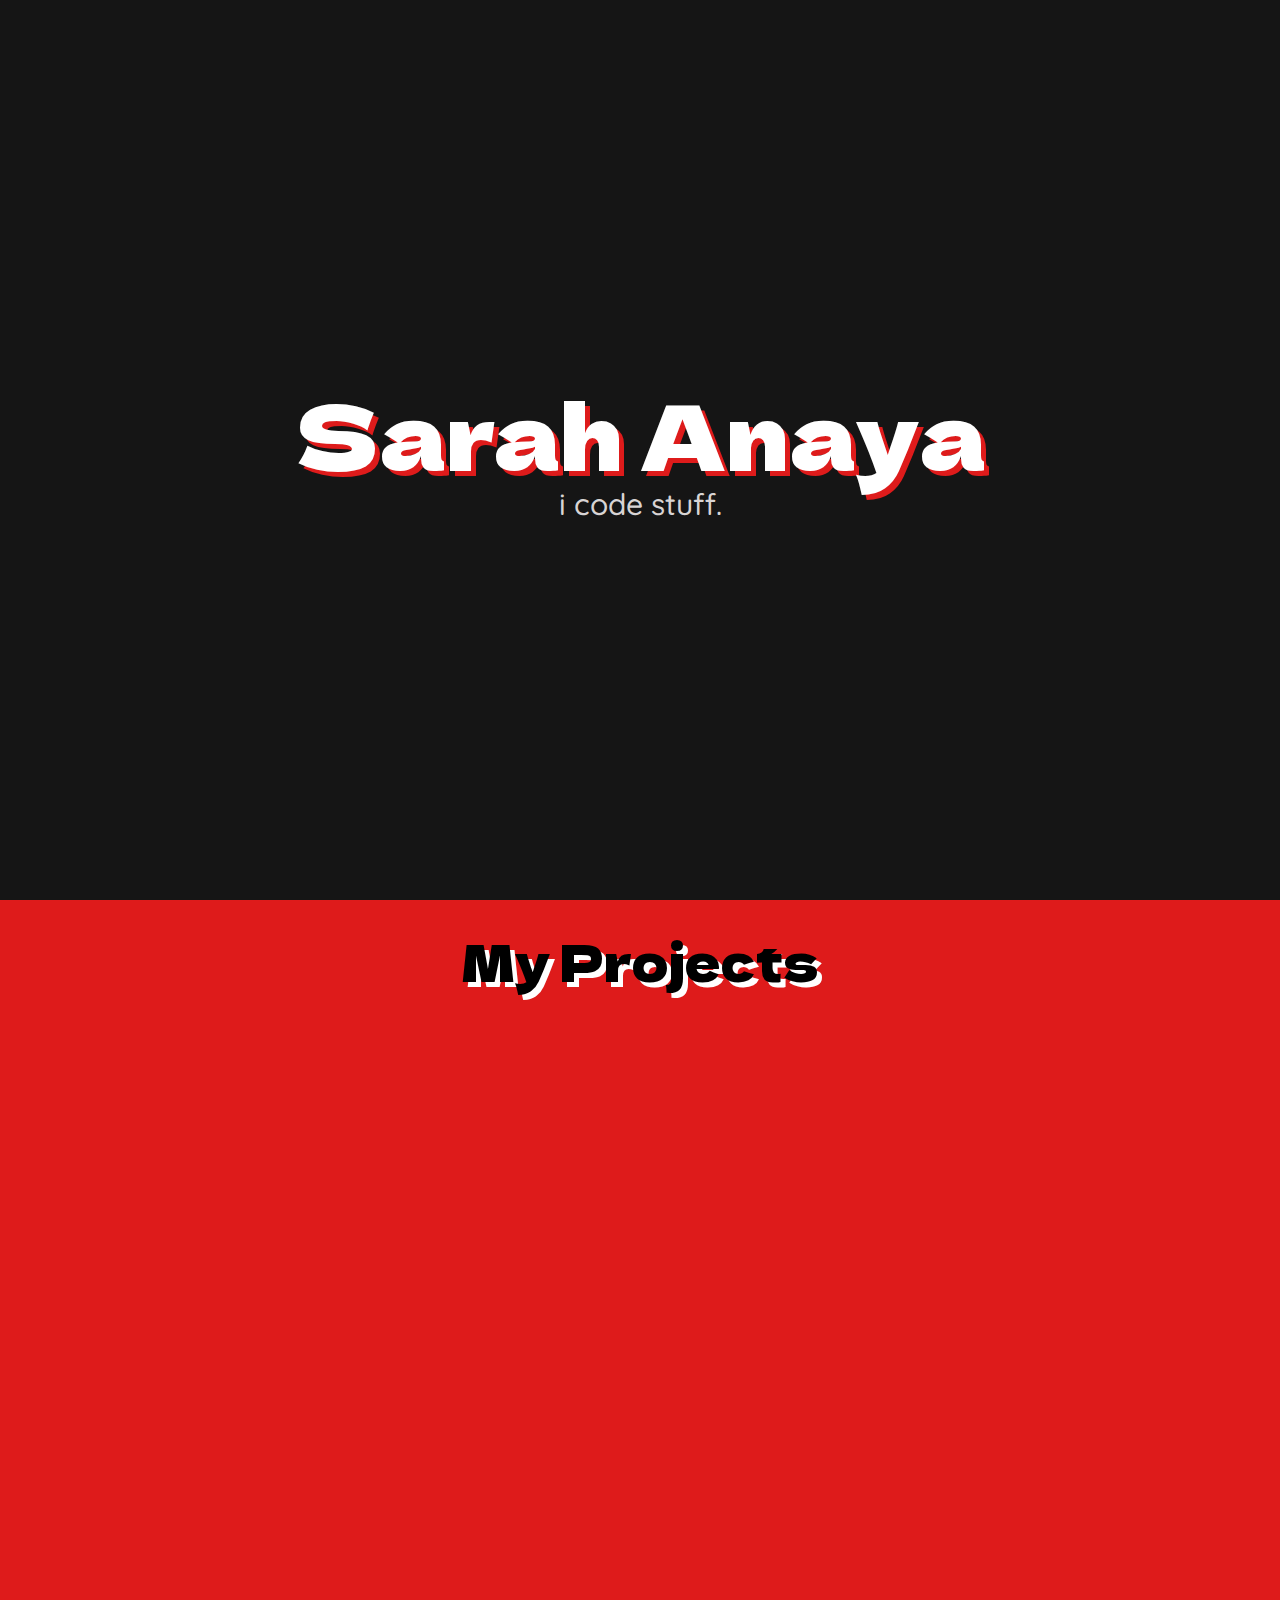
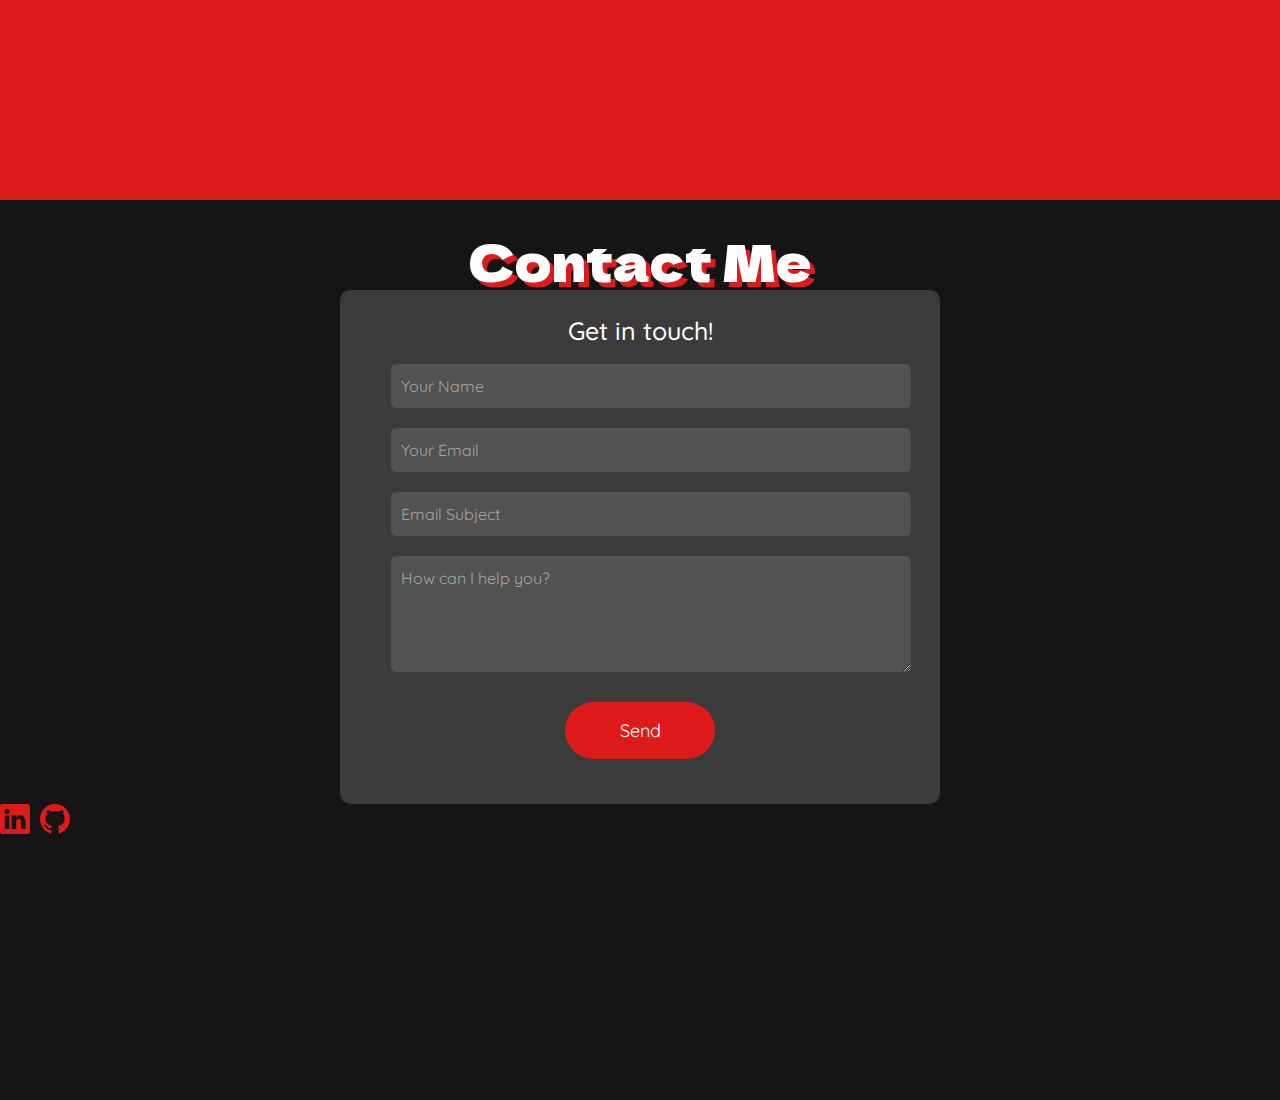
==== index.html @ 4694b9ef "added bootstrap and social media links" ====
<!DOCTYPE html>
<html lang="en">
    <head>
        <meta charset="UTF-8">
        <meta name="viewport" content="width=device-width, initial-scale=1.0">
        <title>Sarah Anaya Portfolio</title>
        <link rel="stylesheet" href="https://cdn.jsdelivr.net/npm/bootstrap@4.3.1/dist/css/bootstrap.min.css" integrity="sha384-ggOyR0iXCbMQv3Xipma34MD+dH/1fQ784/j6cY/iJTQUOhcWr7x9JvoRxT2MZw1T" crossorigin="anonymous">
        <link rel="stylesheet" href="styles.css">
        <link href="https://fonts.googleapis.com/css2?family=Dela+Gothic+One&display=swap" rel="stylesheet">
        <link href="https://fonts.googleapis.com/css2?family=Sedgwick+Ave+Display&display=swap" rel="stylesheet">
        <link href="https://fonts.googleapis.com/css2?family=Quicksand&display=swap" rel="stylesheet">
    </head>
    <body>
        <section id="about-me">
            <h1>Sarah Anaya</h1>
            <h2>i code stuff.</h2>
        </section>
        <section id="projects">
            <h1>My Projects</h1>
        </section>
        <section id="contact">
            <h1>Contact Me</h1>
            <div id="email-form">
                <form>
                    <h3>Get in touch!</h3>
                    <input type="text" id="name" placeholder="Your Name" required>
                    <input type="email" id="email" placeholder="Your Email" required>
                    <input type="text" id="subject" placeholder="Email Subject" required>
                    <textarea id ="message" rows="4" placeholder="How can I help you?"></textarea>
                    <button type="submit">Send</button>
                </form>
            </div>
            <div id="social-media">
                <!-- LINKEDIN LOGO-->
                <a class="linkedin-link" href="https://www.linkedin.com/in/sarahanaya/" target="_blank">
                <svg xmlns="http://www.w3.org/2000/svg" width="30" height="30" fill="currentColor" class="bi bi-linkedin" viewBox="0 0 16 16">
                    <path d="M0 1.146C0 .513.526 0 1.175 0h13.65C15.474 0 16 .513 16 1.146v13.708c0 .633-.526 1.146-1.175 1.146H1.175C.526 16 0 15.487 0 14.854V1.146zm4.943 12.248V6.169H2.542v7.225h2.401zm-1.2-8.212c.837 0 1.358-.554 1.358-1.248-.015-.709-.52-1.248-1.342-1.248-.822 0-1.359.54-1.359 1.248 0 .694.521 1.248 1.327 1.248h.016zm4.908 8.212V9.359c0-.216.016-.432.08-.586.173-.431.568-.878 1.232-.878.869 0 1.216.662 1.216 1.634v3.865h2.401V9.25c0-2.22-1.184-3.252-2.764-3.252-1.274 0-1.845.7-2.165 1.193v.025h-.016a5.54 5.54 0 0 1 .016-.025V6.169h-2.4c.03.678 0 7.225 0 7.225h2.4z"/>
                </svg></a>
                <!-- GITHUB LOGO-->
                <a class="github-link" href="https://github.com/sarahanaya" target="_blank">
                    <svg xmlns="http://www.w3.org/2000/svg" width="30" height="30" fill="currentColor" class="bi bi-github" viewBox="0 0 16 16">
                    <path d="M8 0C3.58 0 0 3.58 0 8c0 3.54 2.29 6.53 5.47 7.59.4.07.55-.17.55-.38 0-.19-.01-.82-.01-1.49-2.01.37-2.53-.49-2.69-.94-.09-.23-.48-.94-.82-1.13-.28-.15-.68-.52-.01-.53.63-.01 1.08.58 1.23.82.72 1.21 1.87.87 2.33.66.07-.52.28-.87.51-1.07-1.78-.2-3.64-.89-3.64-3.95 0-.87.31-1.59.82-2.15-.08-.2-.36-1.02.08-2.12 0 0 .67-.21 2.2.82.64-.18 1.32-.27 2-.27.68 0 1.36.09 2 .27 1.53-1.04 2.2-.82 2.2-.82.44 1.1.16 1.92.08 2.12.51.56.82 1.27.82 2.15 0 3.07-1.87 3.75-3.65 3.95.29.25.54.73.54 1.48 0 1.07-.01 1.93-.01 2.2 0 .21.15.46.55.38A8.012 8.012 0 0 0 16 8c0-4.42-3.58-8-8-8z"/>
                  </svg></a>
            </div>
        </section>
        <script src="https://code.jquery.com/jquery-3.3.1.slim.min.js" integrity="sha384-q8i/X+965DzO0rT7abK41JStQIAqVgRVzpbzo5smXKp4YfRvH+8abtTE1Pi6jizo" crossorigin="anonymous"></script>
        <script src="https://cdn.jsdelivr.net/npm/popper.js@1.14.7/dist/umd/popper.min.js" integrity="sha384-UO2eT0CpHqdSJQ6hJty5KVphtPhzWj9WO1clHTMGa3JDZwrnQq4sF86dIHNDz0W1" crossorigin="anonymous"></script>
        <script src="https://cdn.jsdelivr.net/npm/bootstrap@4.3.1/dist/js/bootstrap.min.js" integrity="sha384-JjSmVgyd0p3pXB1rRibZUAYoIIy6OrQ6VrjIEaFf/nJGzIxFDsf4x0xIM+B07jRM" crossorigin="anonymous"></script>
    </body>
</html>
---- styles.css ----
body {
    background-color: #151515;
    color:white;
    /*font-family: 'Sedgwick Ave Display', cursive;*/
    font-family: "Quicksand";
    margin: 0; 
    padding: 0;
}

#about-me h1 {
    font-size: 90px;
    white-space: nowrap;
    text-align: center;
    font-family: 'Dela Gothic One', cursive;
    text-shadow:5px 5px #DE1B1B;
    margin:0; 
}

#about-me h1:hover {
    color: greenyellow; 
}

#about-me h2 {
    color: #d8d4d4;
    text-align: center;
    font-size: 30px;
    /*text-shadow:2px 2px red,
    -2px -2px blue;*/
    margin:0; 
}

#about-me {

    /*position: absolute;
    top: 50%;
    left: 50%;
    transform: translate(-50%, -50%); */
    min-height: 100vh;
    width: 100%;
    display: flex;
    flex-direction: column;
    align-items: center;
    justify-content: center;
    
}

#projects {
    color:black; 
    min-height: 100vh;
    width: 100%;
    background-color: #DE1B1B;
    text-align: center;
    /*min-height: 100vh;*/
}

#projects h1 {
    font-size: 50px;
    white-space: nowrap;
    text-align: center;
    font-family: 'Dela Gothic One', cursive;
    text-shadow:5px 5px white;
    margin:0; 
    padding-top: 30px;
}

#contact
{
    background-color: #151515;
    color:white;
    min-height: 100vh;
    width: 100%;
}

#email-form {
    display: flex;
    align-items: center;
    justify-content: center;
    
}

#email-form h3 {
    font-size: 25px;
    text-align: center;
}


form {
    background-color: #3b3b3b;
    padding: 2vw 4vw;
    border-radius: 10px;
    display: flex;
    flex-direction: column;
    width: 90%;
    max-width: 600px;
}

form input, form textarea{
    border: 0;
    background-color: #525252;
    margin: 10px 0;
    padding: 10px;
    border-radius: 5px;
    outline: none;
    font-size: 16px;
    color: #d8d4d4;
    max-width: 520px;
    min-width: 520px;
}



form button {
    padding: 15px;
    background-color: #DE1B1B;
    color: white;
    font-size: 18px;
    border: 0;
    outline: 0;
    cursor: pointer;
    width: 150px;
    margin: 20px auto;
    border-radius: 30px;
}

form button:hover
{
    background-color: white;
    color: #DE1B1B;
}

::placeholder {
    color:#a6a4a4; 
    font-family: "Quicksand";
    
}

#contact h1
{
    font-size: 50px;
    white-space: nowrap;
    text-align: center;
    font-family: 'Dela Gothic One', cursive;
    text-shadow:5px 5px #DE1B1B;
    margin:0; 
    padding-top: 30px;
}

#social-media a:link, #social-media a:visited {
    color:#DE1B1B;
}

#social-media a:hover {
    color: greenyellow;
}

#social-media {

    display: flex;
    gap: 10px;
}

::-webkit-scrollbar {
    width: 10px;
  }
  
  /* Track */
  ::-webkit-scrollbar-track {
    background: #3b3b3b; 
    border-radius: 5px;
  }
   
  /* Handle */
  ::-webkit-scrollbar-thumb {
    background: greenyellow; 
    border-radius: 5px;
  }
  
  /* Handle on hover */
  ::-webkit-scrollbar-thumb:hover {
    background: white; 
  }
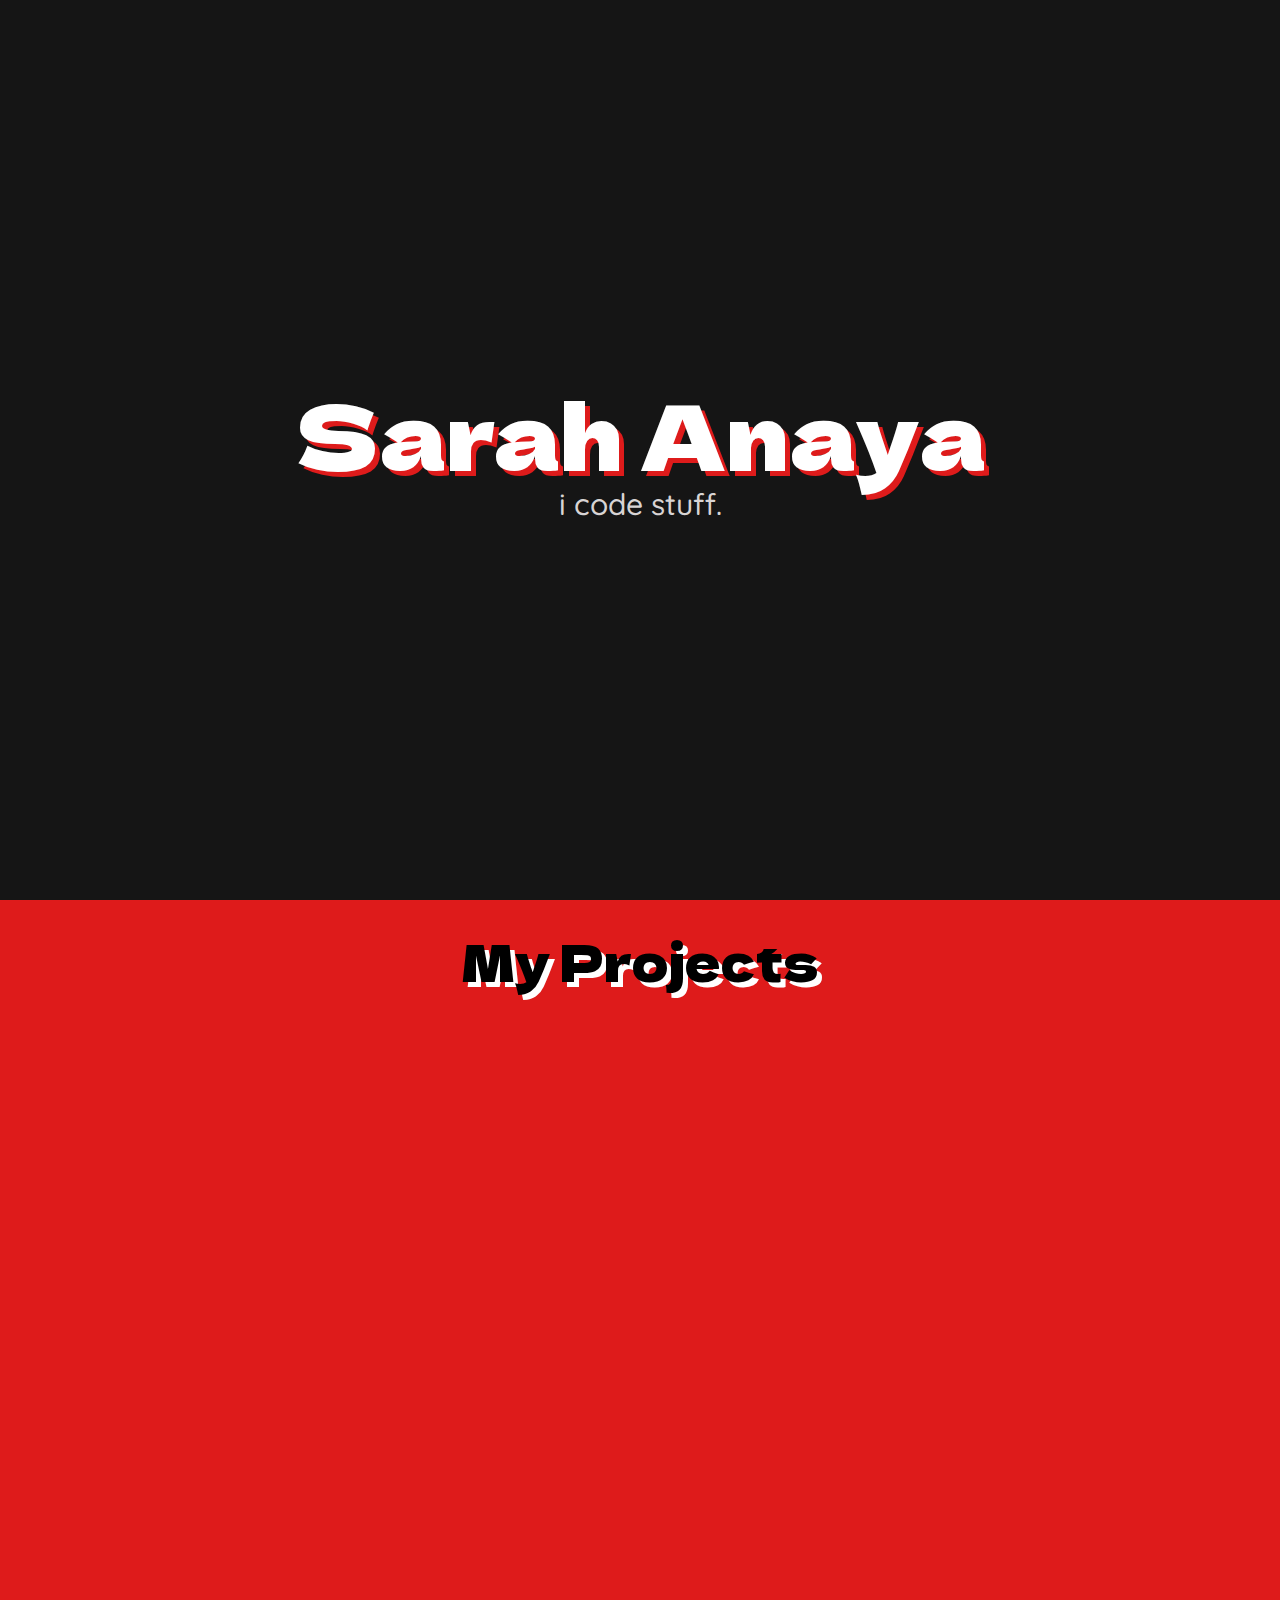
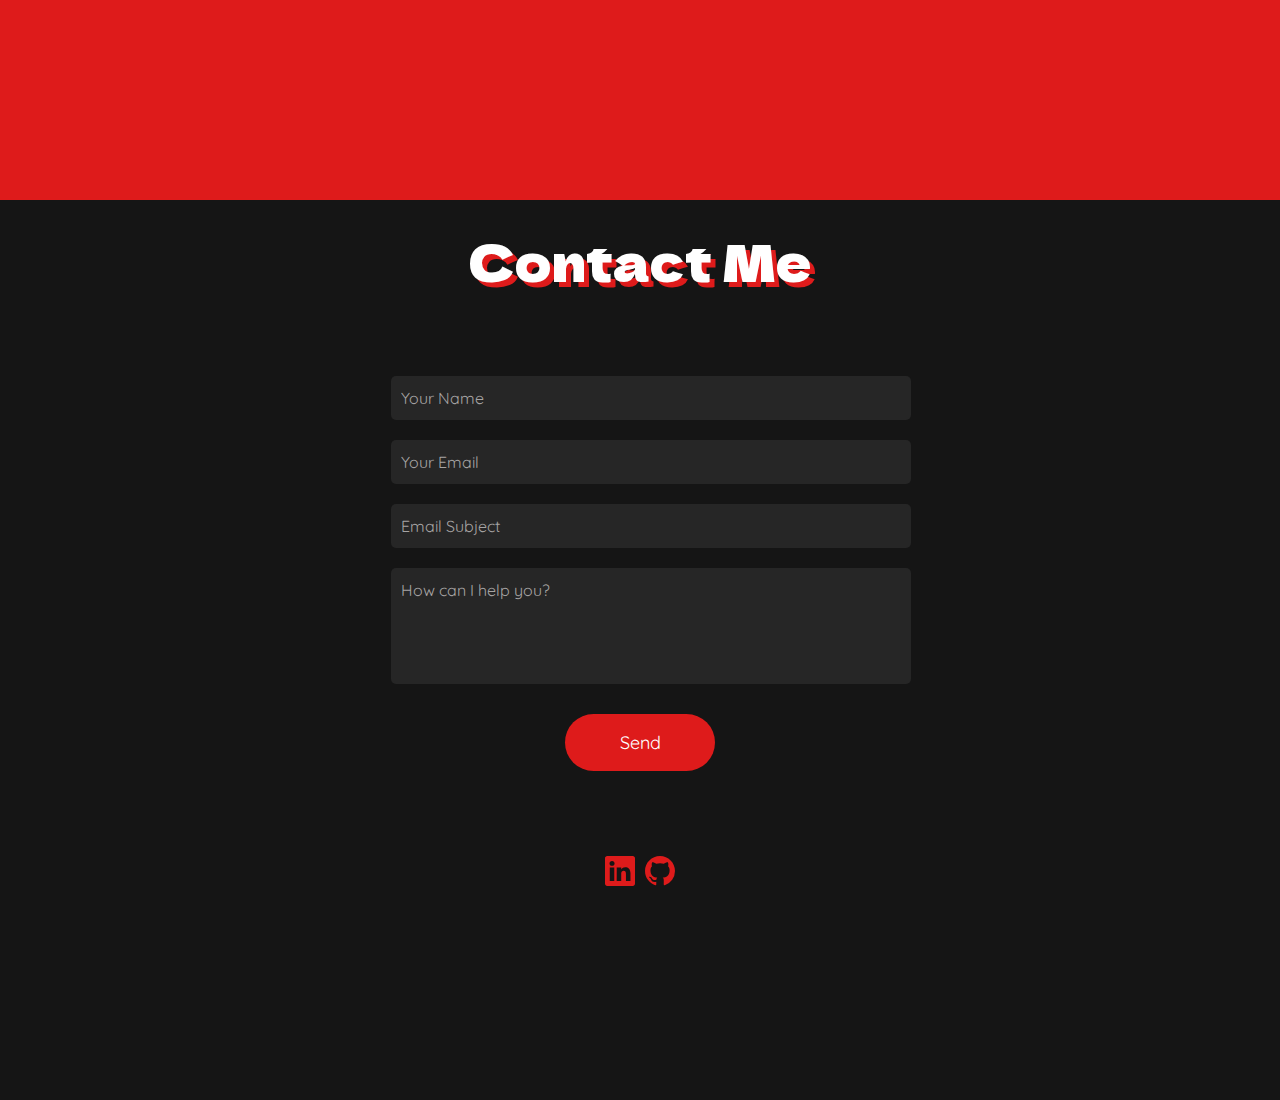
==== commit 4a7d379b: "added contact me form" ====
--- a/index.html
+++ b/index.html
@@ -1,50 +1,53 @@
 <!DOCTYPE html>
 <html lang="en">
-    <head>
-        <meta charset="UTF-8">
-        <meta name="viewport" content="width=device-width, initial-scale=1.0">
-        <title>Sarah Anaya Portfolio</title>
-        <link rel="stylesheet" href="https://cdn.jsdelivr.net/npm/bootstrap@4.3.1/dist/css/bootstrap.min.css" integrity="sha384-ggOyR0iXCbMQv3Xipma34MD+dH/1fQ784/j6cY/iJTQUOhcWr7x9JvoRxT2MZw1T" crossorigin="anonymous">
-        <link rel="stylesheet" href="styles.css">
-        <link href="https://fonts.googleapis.com/css2?family=Dela+Gothic+One&display=swap" rel="stylesheet">
-        <link href="https://fonts.googleapis.com/css2?family=Sedgwick+Ave+Display&display=swap" rel="stylesheet">
-        <link href="https://fonts.googleapis.com/css2?family=Quicksand&display=swap" rel="stylesheet">
-    </head>
-    <body>
-        <section id="about-me">
-            <h1>Sarah Anaya</h1>
-            <h2>i code stuff.</h2>
-        </section>
-        <section id="projects">
-            <h1>My Projects</h1>
-        </section>
-        <section id="contact">
-            <h1>Contact Me</h1>
-            <div id="email-form">
-                <form>
-                    <h3>Get in touch!</h3>
-                    <input type="text" id="name" placeholder="Your Name" required>
-                    <input type="email" id="email" placeholder="Your Email" required>
-                    <input type="text" id="subject" placeholder="Email Subject" required>
-                    <textarea id ="message" rows="4" placeholder="How can I help you?"></textarea>
-                    <button type="submit">Send</button>
-                </form>
-            </div>
-            <div id="social-media">
-                <!-- LINKEDIN LOGO-->
-                <a class="linkedin-link" href="https://www.linkedin.com/in/sarahanaya/" target="_blank">
+
+<head>
+    <meta charset="UTF-8">
+    <meta name="viewport" content="width=device-width, initial-scale=1.0">
+    <title>Sarah Anaya Portfolio</title>
+    <link rel="stylesheet" href="https://cdn.jsdelivr.net/npm/bootstrap@4.3.1/dist/css/bootstrap.min.css" integrity="sha384-ggOyR0iXCbMQv3Xipma34MD+dH/1fQ784/j6cY/iJTQUOhcWr7x9JvoRxT2MZw1T" crossorigin="anonymous">
+    <link rel="stylesheet" href="styles.css">
+    <link href="https://fonts.googleapis.com/css2?family=Dela+Gothic+One&display=swap" rel="stylesheet">
+    <link href="https://fonts.googleapis.com/css2?family=Sedgwick+Ave+Display&display=swap" rel="stylesheet">
+    <link href="https://fonts.googleapis.com/css2?family=Quicksand&display=swap" rel="stylesheet">
+</head>
+
+<body>
+    <section id="about-me">
+        <h1>Sarah Anaya</h1>
+        <h2>i code stuff.</h2>
+    </section>
+    <section id="projects">
+        <h1>My Projects</h1>
+    </section>
+    <section id="contact">
+        <h1>Contact Me</h1>
+        <div id="email-form">
+            <form action="https://formspree.io/f/mbjvpzyv" method="POST">
+                <input type="text" id="name" placeholder="Your Name" name="name" required>
+                <input type="email" id="email" placeholder="Your Email" name="email" required>
+                <input type="text" id="subject" placeholder="Email Subject" name="text" required>
+                <textarea id="message" rows="4" placeholder="How can I help you?" name="message" required></textarea>
+                <button type="submit">Send</button>
+            </form>
+        </div>
+        <div id="social-media">
+            <!-- LINKEDIN LOGO-->
+            <a class="linkedin-link" href="https://www.linkedin.com/in/sarahanaya/" target="_blank">
                 <svg xmlns="http://www.w3.org/2000/svg" width="30" height="30" fill="currentColor" class="bi bi-linkedin" viewBox="0 0 16 16">
                     <path d="M0 1.146C0 .513.526 0 1.175 0h13.65C15.474 0 16 .513 16 1.146v13.708c0 .633-.526 1.146-1.175 1.146H1.175C.526 16 0 15.487 0 14.854V1.146zm4.943 12.248V6.169H2.542v7.225h2.401zm-1.2-8.212c.837 0 1.358-.554 1.358-1.248-.015-.709-.52-1.248-1.342-1.248-.822 0-1.359.54-1.359 1.248 0 .694.521 1.248 1.327 1.248h.016zm4.908 8.212V9.359c0-.216.016-.432.08-.586.173-.431.568-.878 1.232-.878.869 0 1.216.662 1.216 1.634v3.865h2.401V9.25c0-2.22-1.184-3.252-2.764-3.252-1.274 0-1.845.7-2.165 1.193v.025h-.016a5.54 5.54 0 0 1 .016-.025V6.169h-2.4c.03.678 0 7.225 0 7.225h2.4z"/>
                 </svg></a>
-                <!-- GITHUB LOGO-->
-                <a class="github-link" href="https://github.com/sarahanaya" target="_blank">
-                    <svg xmlns="http://www.w3.org/2000/svg" width="30" height="30" fill="currentColor" class="bi bi-github" viewBox="0 0 16 16">
+            <!-- GITHUB LOGO-->
+            <a class="github-link" href="https://github.com/sarahanaya" target="_blank">
+                <svg xmlns="http://www.w3.org/2000/svg" width="30" height="30" fill="currentColor" class="bi bi-github" viewBox="0 0 16 16">
                     <path d="M8 0C3.58 0 0 3.58 0 8c0 3.54 2.29 6.53 5.47 7.59.4.07.55-.17.55-.38 0-.19-.01-.82-.01-1.49-2.01.37-2.53-.49-2.69-.94-.09-.23-.48-.94-.82-1.13-.28-.15-.68-.52-.01-.53.63-.01 1.08.58 1.23.82.72 1.21 1.87.87 2.33.66.07-.52.28-.87.51-1.07-1.78-.2-3.64-.89-3.64-3.95 0-.87.31-1.59.82-2.15-.08-.2-.36-1.02.08-2.12 0 0 .67-.21 2.2.82.64-.18 1.32-.27 2-.27.68 0 1.36.09 2 .27 1.53-1.04 2.2-.82 2.2-.82.44 1.1.16 1.92.08 2.12.51.56.82 1.27.82 2.15 0 3.07-1.87 3.75-3.65 3.95.29.25.54.73.54 1.48 0 1.07-.01 1.93-.01 2.2 0 .21.15.46.55.38A8.012 8.012 0 0 0 16 8c0-4.42-3.58-8-8-8z"/>
                   </svg></a>
-            </div>
-        </section>
-        <script src="https://code.jquery.com/jquery-3.3.1.slim.min.js" integrity="sha384-q8i/X+965DzO0rT7abK41JStQIAqVgRVzpbzo5smXKp4YfRvH+8abtTE1Pi6jizo" crossorigin="anonymous"></script>
-        <script src="https://cdn.jsdelivr.net/npm/popper.js@1.14.7/dist/umd/popper.min.js" integrity="sha384-UO2eT0CpHqdSJQ6hJty5KVphtPhzWj9WO1clHTMGa3JDZwrnQq4sF86dIHNDz0W1" crossorigin="anonymous"></script>
-        <script src="https://cdn.jsdelivr.net/npm/bootstrap@4.3.1/dist/js/bootstrap.min.js" integrity="sha384-JjSmVgyd0p3pXB1rRibZUAYoIIy6OrQ6VrjIEaFf/nJGzIxFDsf4x0xIM+B07jRM" crossorigin="anonymous"></script>
-    </body>
+        </div>
+    </section>
+
+    <script src="https://code.jquery.com/jquery-3.3.1.slim.min.js" integrity="sha384-q8i/X+965DzO0rT7abK41JStQIAqVgRVzpbzo5smXKp4YfRvH+8abtTE1Pi6jizo" crossorigin="anonymous"></script>
+    <script src="https://cdn.jsdelivr.net/npm/popper.js@1.14.7/dist/umd/popper.min.js" integrity="sha384-UO2eT0CpHqdSJQ6hJty5KVphtPhzWj9WO1clHTMGa3JDZwrnQq4sF86dIHNDz0W1" crossorigin="anonymous"></script>
+    <script src="https://cdn.jsdelivr.net/npm/bootstrap@4.3.1/dist/js/bootstrap.min.js" integrity="sha384-JjSmVgyd0p3pXB1rRibZUAYoIIy6OrQ6VrjIEaFf/nJGzIxFDsf4x0xIM+B07jRM" crossorigin="anonymous"></script>
+</body>
+
 </html>--- a/styles.css
+++ b/styles.css
@@ -16,9 +16,6 @@
     margin:0; 
 }
 
-#about-me h1:hover {
-    color: greenyellow; 
-}
 
 #about-me h2 {
     color: #d8d4d4;
@@ -71,6 +68,11 @@
     width: 100%;
 }
 
+#contact h1 {
+
+    padding-bottom: 50px;
+}
+
 #email-form {
     display: flex;
     align-items: center;
@@ -85,7 +87,6 @@
 
 
 form {
-    background-color: #3b3b3b;
     padding: 2vw 4vw;
     border-radius: 10px;
     display: flex;
@@ -96,7 +97,7 @@
 
 form input, form textarea{
     border: 0;
-    background-color: #525252;
+    background-color: #262626;
     margin: 10px 0;
     padding: 10px;
     border-radius: 5px;
@@ -105,6 +106,11 @@
     color: #d8d4d4;
     max-width: 520px;
     min-width: 520px;
+}
+
+form textarea
+{
+    resize: none;
 }
 
 
@@ -124,8 +130,7 @@
 
 form button:hover
 {
-    background-color: white;
-    color: #DE1B1B;
+    background-color: #e33434;
 }
 
 ::placeholder {
@@ -157,6 +162,9 @@
 
     display: flex;
     gap: 10px;
+    justify-content: center;
+    margin: 40px 0 0 0;
+    padding-bottom: 10px;
 }
 
 ::-webkit-scrollbar {
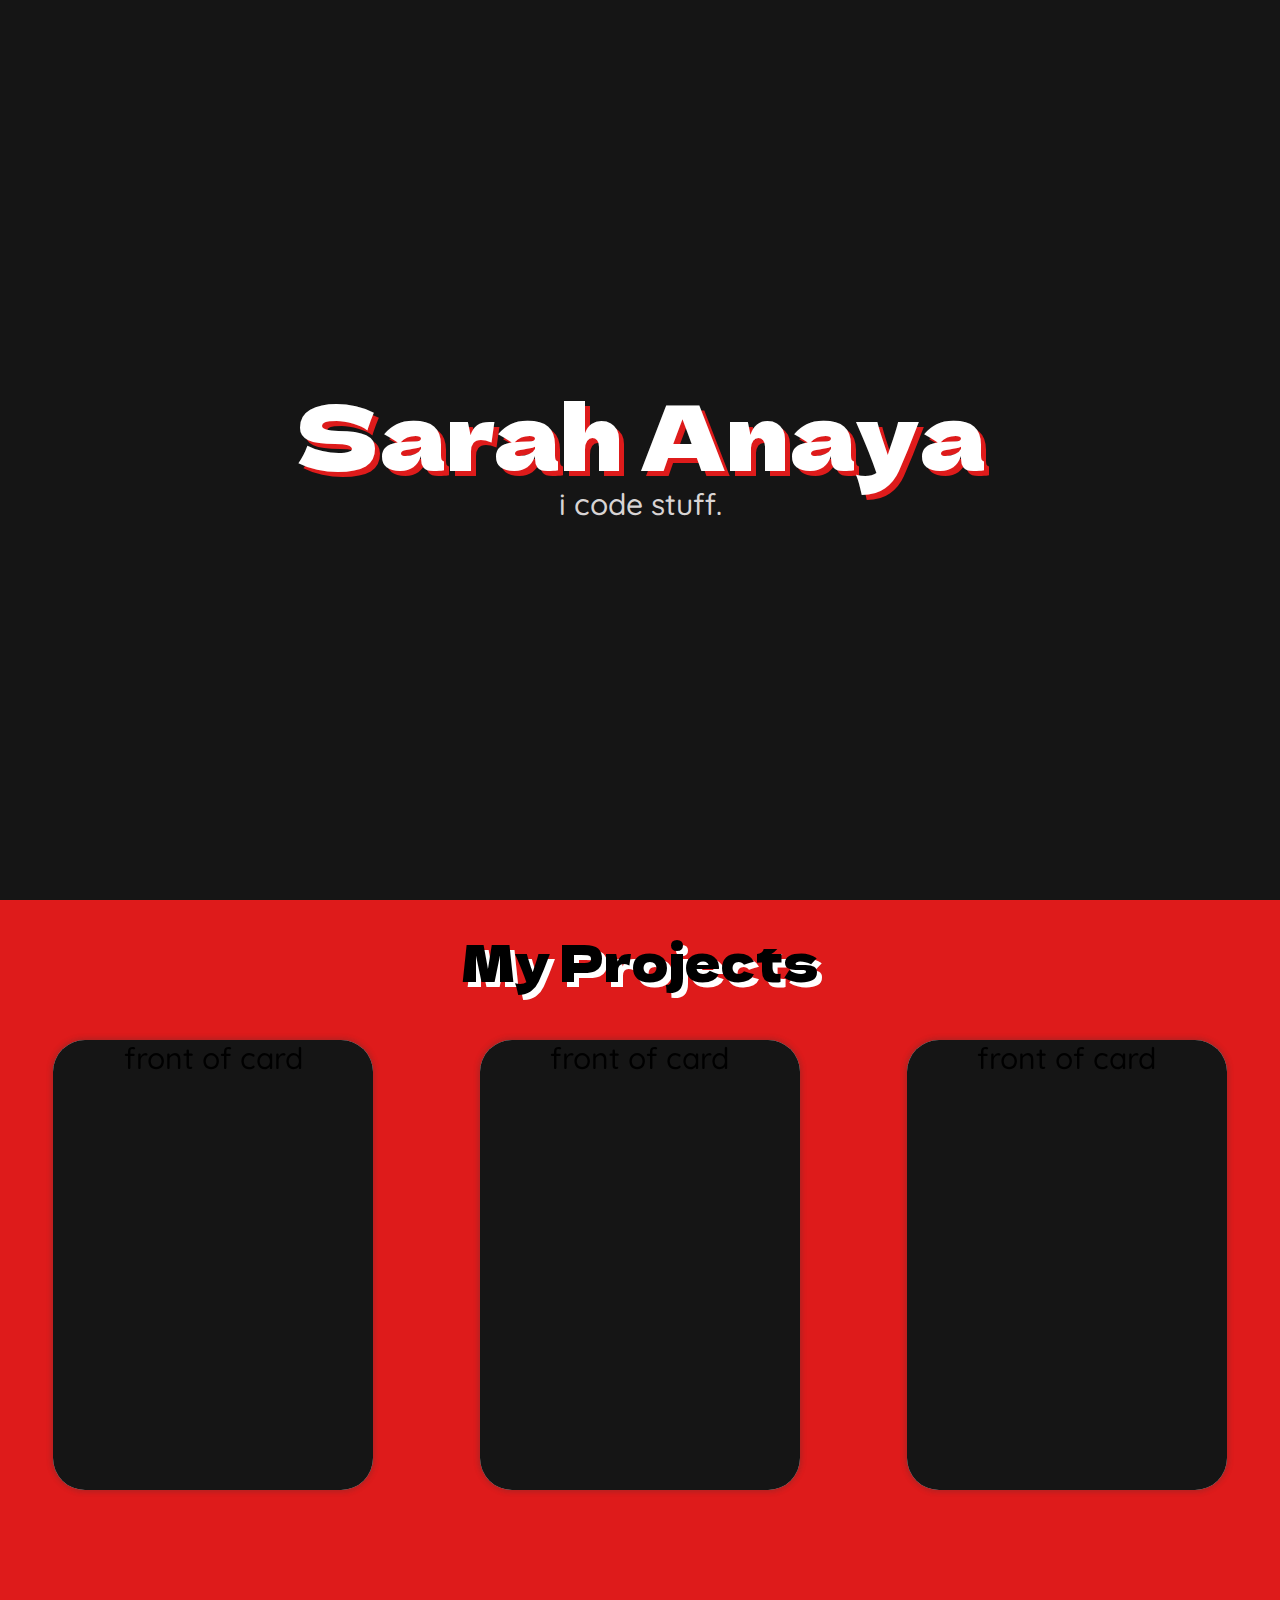
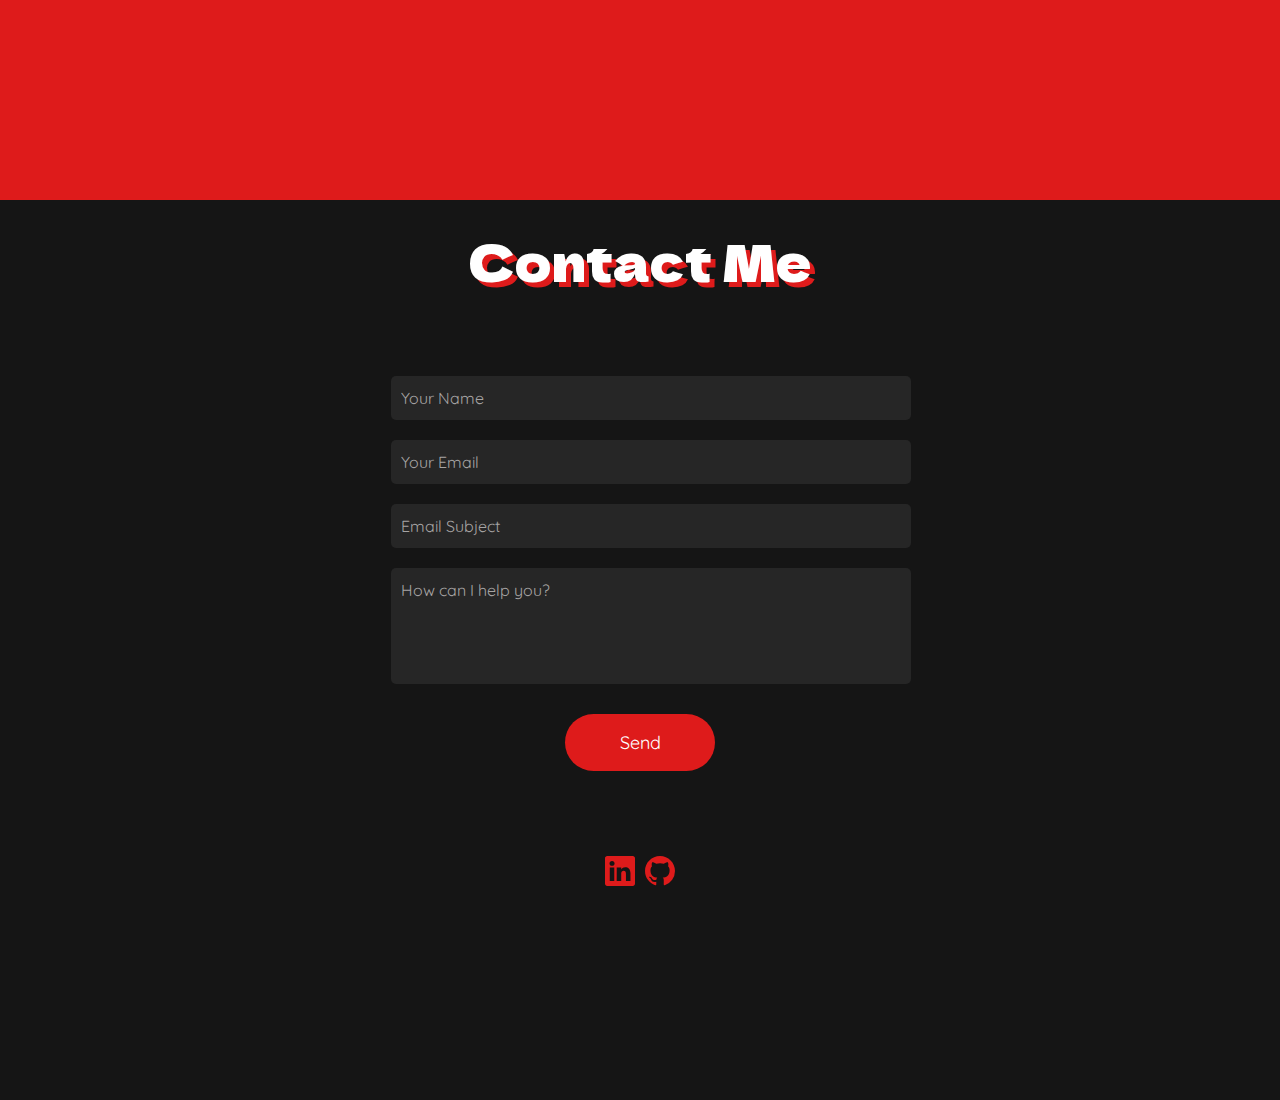
==== commit 389ec72f: "added project cards" ====
--- a/index.html
+++ b/index.html
@@ -19,6 +19,38 @@
     </section>
     <section id="projects">
         <h1>My Projects</h1>
+        <div class="proj-row">
+            <div class="container">
+                <div class="card">
+                    <div class="front">
+                        <h2>front of card</h2>
+                    </div>
+                    <div class="back">
+                        <h2>back of card</h2>
+                    </div>
+                </div>
+            </div>
+            <div class="container">
+                <div class="card">
+                    <div class="front">
+                        <h2>front of card</h2>
+                    </div>
+                    <div class="back">
+                        <h2>back of card</h2>
+                    </div>
+                </div>
+            </div>
+            <div class="container">
+                <div class="card">
+                    <div class="front">
+                        <h2>front of card</h2>
+                    </div>
+                    <div class="back">
+                        <h2>back of card</h2>
+                    </div>
+                </div>
+            </div>
+        </div>
     </section>
     <section id="contact">
         <h1>Contact Me</h1>
--- a/styles.css
+++ b/styles.css
@@ -1,48 +1,42 @@
+* {
+    margin: 0;
+    padding: 0;
+    box-sizing: border-box;
+}
+
 body {
     background-color: #151515;
-    color:white;
+    color: white;
     /*font-family: 'Sedgwick Ave Display', cursive;*/
     font-family: "Quicksand";
-    margin: 0; 
-    padding: 0;
 }
 
 #about-me h1 {
     font-size: 90px;
-    white-space: nowrap;
     text-align: center;
     font-family: 'Dela Gothic One', cursive;
-    text-shadow:5px 5px #DE1B1B;
-    margin:0; 
-}
-
+    text-shadow: 5px 5px #DE1B1B;
+    margin: 0;
+}
 
 #about-me h2 {
     color: #d8d4d4;
     text-align: center;
     font-size: 30px;
-    /*text-shadow:2px 2px red,
-    -2px -2px blue;*/
-    margin:0; 
+    margin: 0;
 }
 
 #about-me {
-
-    /*position: absolute;
-    top: 50%;
-    left: 50%;
-    transform: translate(-50%, -50%); */
     min-height: 100vh;
     width: 100%;
     display: flex;
     flex-direction: column;
     align-items: center;
     justify-content: center;
-    
 }
 
 #projects {
-    color:black; 
+    color: black;
     min-height: 100vh;
     width: 100%;
     background-color: #DE1B1B;
@@ -55,21 +49,68 @@
     white-space: nowrap;
     text-align: center;
     font-family: 'Dela Gothic One', cursive;
-    text-shadow:5px 5px white;
-    margin:0; 
+    text-shadow: 5px 5px white;
+    margin: 0;
     padding-top: 30px;
 }
 
-#contact
-{
+.proj-row {
+    display: flex;
+    flex-direction: row;
+}
+
+#projects h2 {
+    font-size: 30px;
+}
+
+.container {
+    padding-top: 50px;
+    width: 350px;
+    height: 500px;
+}
+
+.container:hover>.card {
+    cursor: pointer;
+    transform: rotateY(180deg);
+}
+
+.card {
+    height: 100%;
+    width: 100%;
+    position: relative;
+    transition: transform 1500ms;
+    transform-style: preserve-3d;
+    border-radius: 2rem;
+    border: 0;
+}
+
+.front,
+.back {
+    height: 100%;
+    width: 100%;
+    border-radius: 2rem;
+    box-shadow: 0 0 5px 2px rgba(50, 50, 50, 0.25);
+    position: absolute;
+    backface-visibility: hidden;
+}
+
+.front {
     background-color: #151515;
-    color:white;
+}
+
+.back {
+    background-color: #3b3b3b;
+    transform: rotateY(180deg);
+}
+
+#contact {
+    background-color: #151515;
+    color: white;
     min-height: 100vh;
     width: 100%;
 }
 
 #contact h1 {
-
     padding-bottom: 50px;
 }
 
@@ -77,14 +118,12 @@
     display: flex;
     align-items: center;
     justify-content: center;
-    
 }
 
 #email-form h3 {
     font-size: 25px;
     text-align: center;
 }
-
 
 form {
     padding: 2vw 4vw;
@@ -95,7 +134,8 @@
     max-width: 600px;
 }
 
-form input, form textarea{
+form input,
+form textarea {
     border: 0;
     background-color: #262626;
     margin: 10px 0;
@@ -108,12 +148,9 @@
     min-width: 520px;
 }
 
-form textarea
-{
+form textarea {
     resize: none;
 }
-
-
 
 form button {
     padding: 15px;
@@ -128,30 +165,28 @@
     border-radius: 30px;
 }
 
-form button:hover
-{
+form button:hover {
     background-color: #e33434;
 }
 
 ::placeholder {
-    color:#a6a4a4; 
+    color: #a6a4a4;
     font-family: "Quicksand";
-    
-}
-
-#contact h1
-{
+}
+
+#contact h1 {
     font-size: 50px;
     white-space: nowrap;
     text-align: center;
     font-family: 'Dela Gothic One', cursive;
-    text-shadow:5px 5px #DE1B1B;
-    margin:0; 
+    text-shadow: 5px 5px #DE1B1B;
+    margin: 0;
     padding-top: 30px;
 }
 
-#social-media a:link, #social-media a:visited {
-    color:#DE1B1B;
+#social-media a:link,
+#social-media a:visited {
+    color: #DE1B1B;
 }
 
 #social-media a:hover {
@@ -159,7 +194,6 @@
 }
 
 #social-media {
-
     display: flex;
     gap: 10px;
     justify-content: center;
@@ -169,21 +203,27 @@
 
 ::-webkit-scrollbar {
     width: 10px;
-  }
-  
-  /* Track */
-  ::-webkit-scrollbar-track {
-    background: #3b3b3b; 
+}
+
+
+/* Track */
+
+ ::-webkit-scrollbar-track {
+    background: #3b3b3b;
     border-radius: 5px;
-  }
-   
-  /* Handle */
-  ::-webkit-scrollbar-thumb {
-    background: greenyellow; 
+}
+
+
+/* Handle */
+
+ ::-webkit-scrollbar-thumb {
+    background: greenyellow;
     border-radius: 5px;
-  }
-  
-  /* Handle on hover */
-  ::-webkit-scrollbar-thumb:hover {
-    background: white; 
-  }+}
+
+
+/* Handle on hover */
+
+ ::-webkit-scrollbar-thumb:hover {
+    background: white;
+}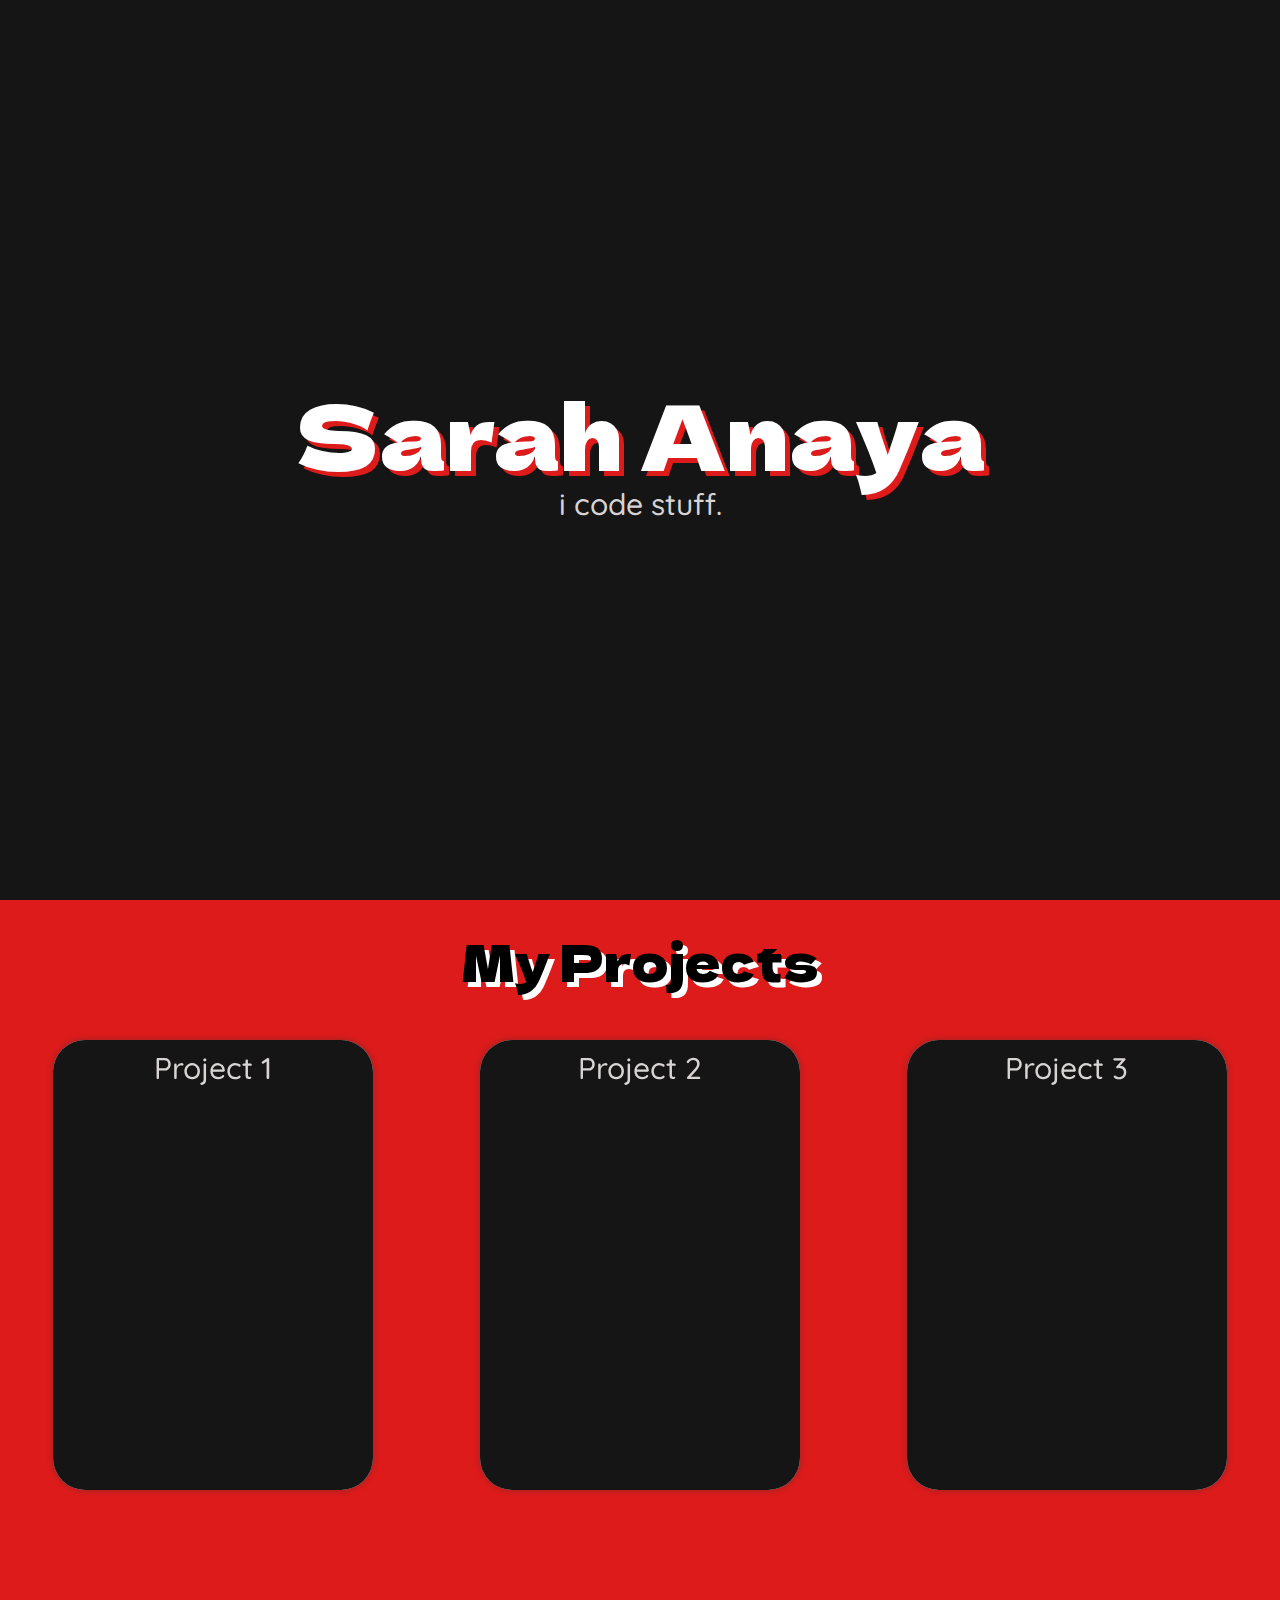
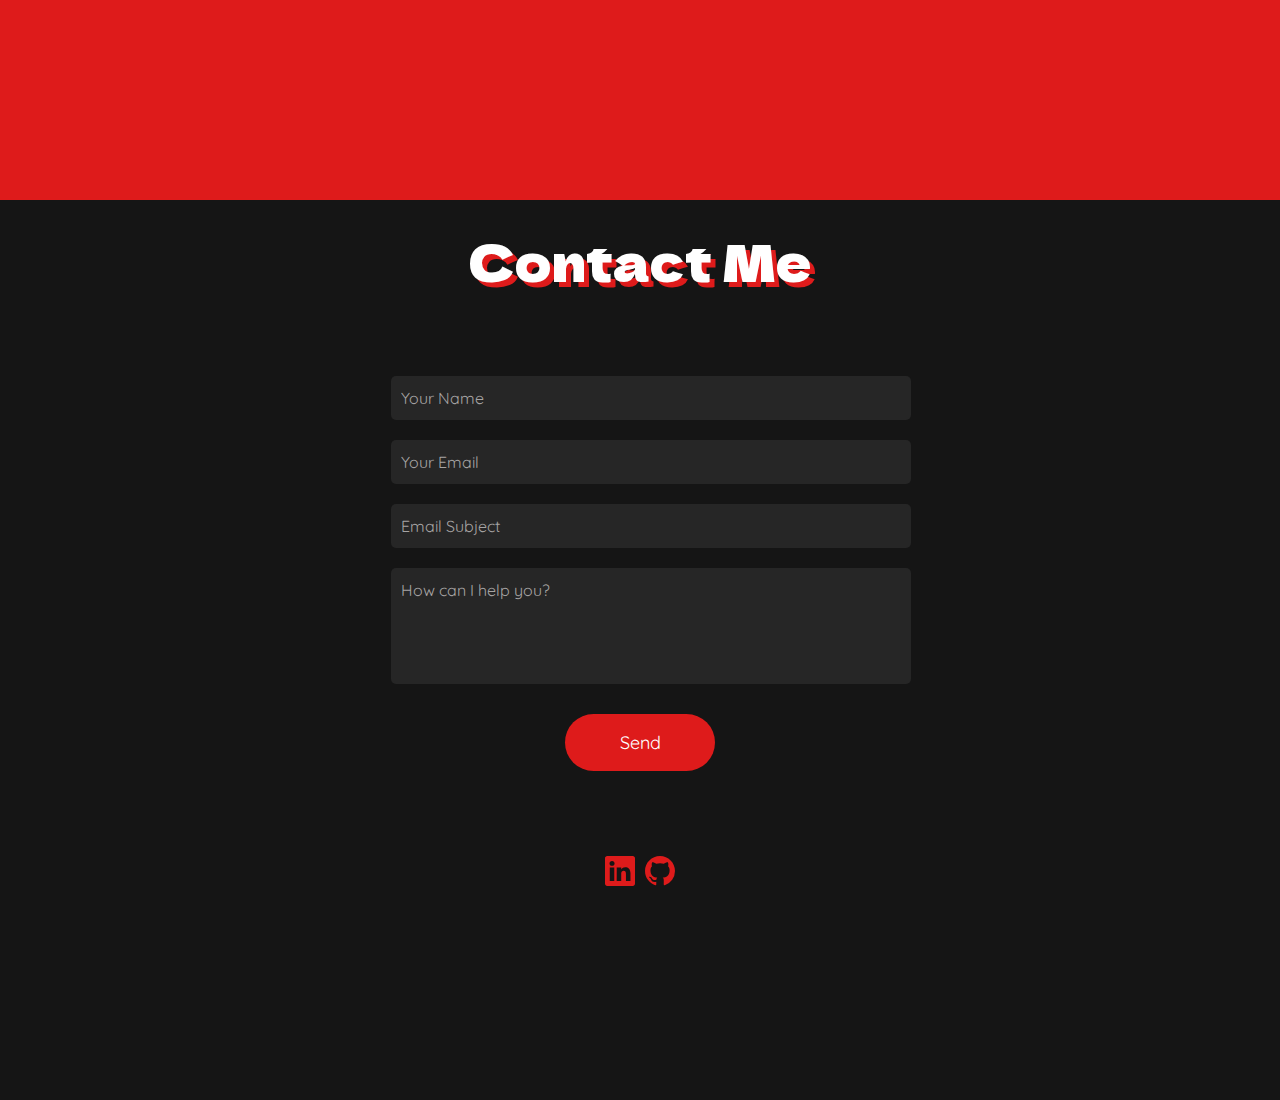
==== commit 03a2909f: "placeholder text in cards" ====
--- a/index.html
+++ b/index.html
@@ -23,7 +23,7 @@
             <div class="container">
                 <div class="card">
                     <div class="front">
-                        <h2>front of card</h2>
+                        <h2>Project 1</h2>
                     </div>
                     <div class="back">
                         <h2>back of card</h2>
@@ -33,17 +33,17 @@
             <div class="container">
                 <div class="card">
                     <div class="front">
-                        <h2>front of card</h2>
+                        <h2>Project 2</h2>
                     </div>
                     <div class="back">
-                        <h2>back of card</h2>
+                        <h2>info here</h2>
                     </div>
                 </div>
             </div>
             <div class="container">
                 <div class="card">
                     <div class="front">
-                        <h2>front of card</h2>
+                        <h2>Project 3</h2>
                     </div>
                     <div class="back">
                         <h2>back of card</h2>
--- a/styles.css
+++ b/styles.css
@@ -63,10 +63,14 @@
     font-size: 30px;
 }
 
+
+/* flipping card info: https://youtu.be/NCLdf661ILE?si=AnW1ofb17IsXg-Bh */
+
 .container {
     padding-top: 50px;
     width: 350px;
     height: 500px;
+    perspective: 800px;
 }
 
 .container:hover>.card {
@@ -92,10 +96,12 @@
     box-shadow: 0 0 5px 2px rgba(50, 50, 50, 0.25);
     position: absolute;
     backface-visibility: hidden;
+    padding: 10px;
 }
 
 .front {
     background-color: #151515;
+    color: #d8d4d4;
 }
 
 .back {
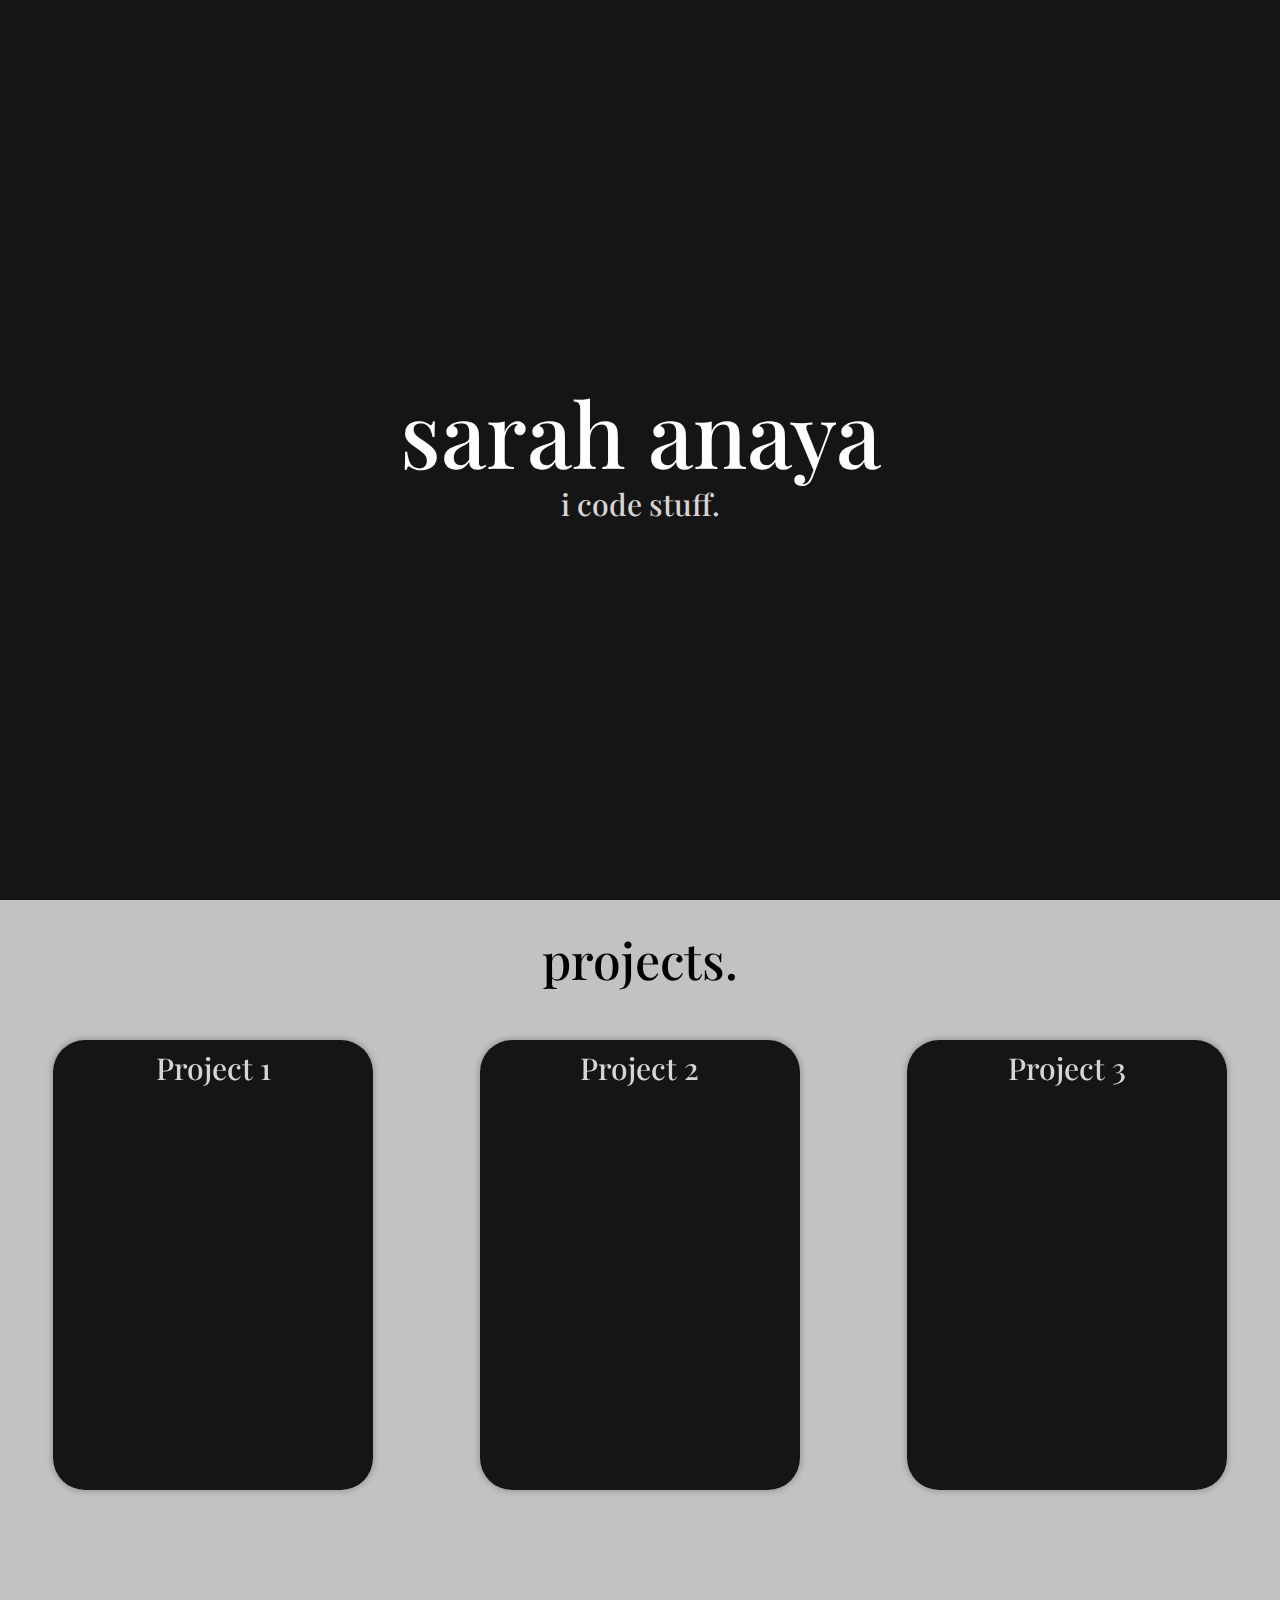
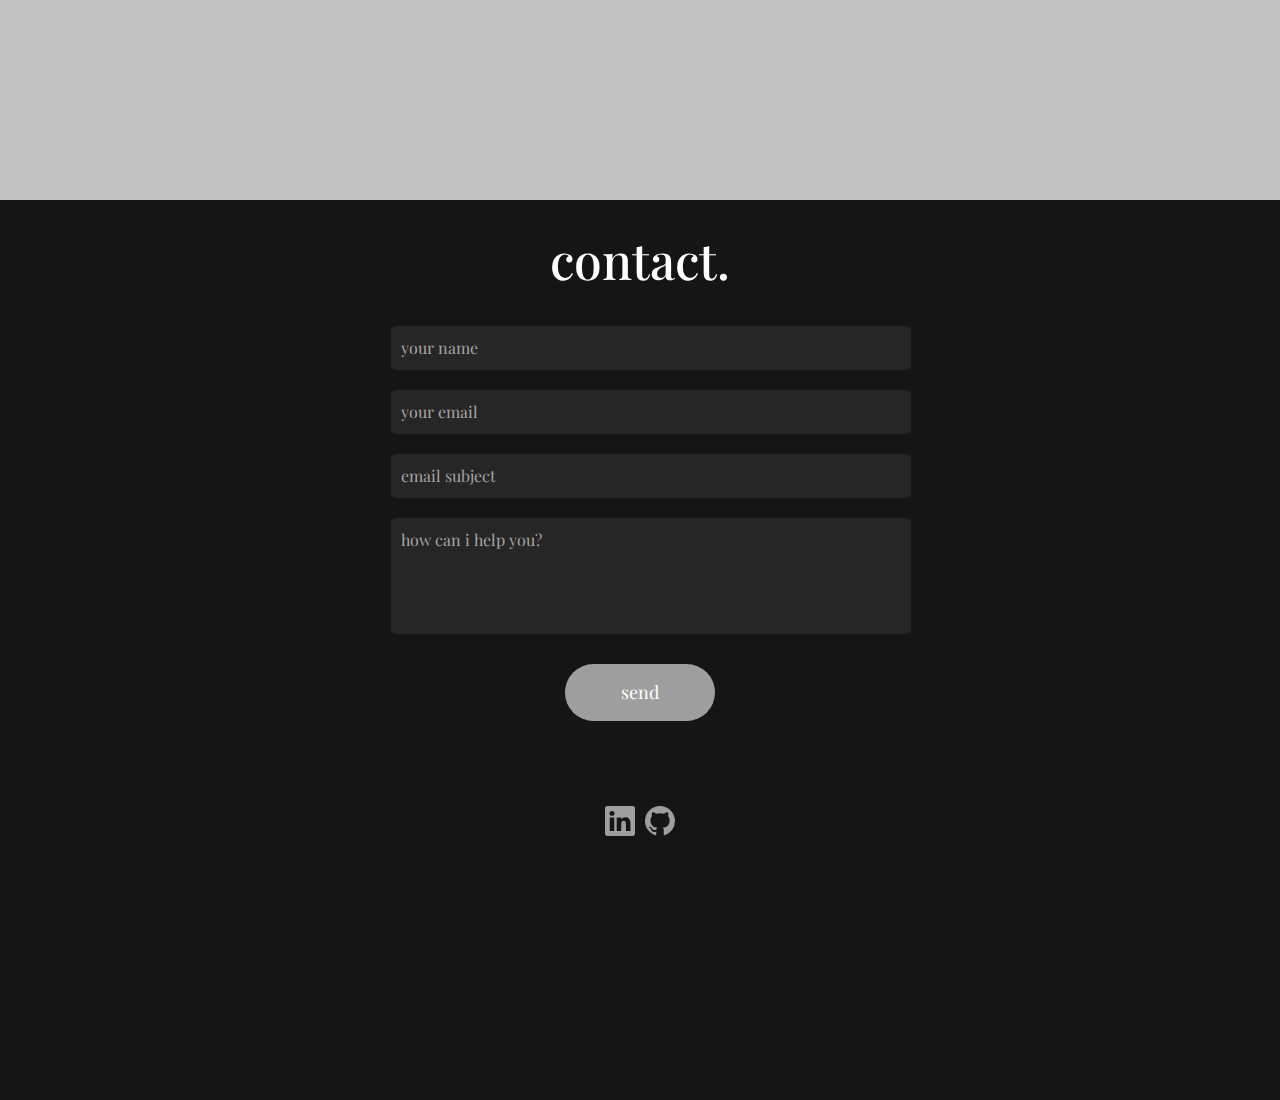
==== commit 6b6426c5: "new aesthetic" ====
--- a/index.html
+++ b/index.html
@@ -7,6 +7,7 @@
     <title>Sarah Anaya Portfolio</title>
     <link rel="stylesheet" href="https://cdn.jsdelivr.net/npm/bootstrap@4.3.1/dist/css/bootstrap.min.css" integrity="sha384-ggOyR0iXCbMQv3Xipma34MD+dH/1fQ784/j6cY/iJTQUOhcWr7x9JvoRxT2MZw1T" crossorigin="anonymous">
     <link rel="stylesheet" href="styles.css">
+    <link href="https://fonts.googleapis.com/css2?family=Playfair+Display&display=swap" rel="stylesheet">
     <link href="https://fonts.googleapis.com/css2?family=Dela+Gothic+One&display=swap" rel="stylesheet">
     <link href="https://fonts.googleapis.com/css2?family=Sedgwick+Ave+Display&display=swap" rel="stylesheet">
     <link href="https://fonts.googleapis.com/css2?family=Quicksand&display=swap" rel="stylesheet">
@@ -14,11 +15,11 @@
 
 <body>
     <section id="about-me">
-        <h1>Sarah Anaya</h1>
+        <h1>sarah anaya</h1>
         <h2>i code stuff.</h2>
     </section>
     <section id="projects">
-        <h1>My Projects</h1>
+        <h1>projects.</h1>
         <div class="proj-row">
             <div class="container">
                 <div class="card">
@@ -53,14 +54,14 @@
         </div>
     </section>
     <section id="contact">
-        <h1>Contact Me</h1>
+        <h1>contact.</h1>
         <div id="email-form">
             <form action="https://formspree.io/f/mbjvpzyv" method="POST">
-                <input type="text" id="name" placeholder="Your Name" name="name" required>
-                <input type="email" id="email" placeholder="Your Email" name="email" required>
-                <input type="text" id="subject" placeholder="Email Subject" name="text" required>
-                <textarea id="message" rows="4" placeholder="How can I help you?" name="message" required></textarea>
-                <button type="submit">Send</button>
+                <input type="text" id="name" placeholder="your name" name="name" required>
+                <input type="email" id="email" placeholder="your email" name="email" required>
+                <input type="text" id="subject" placeholder="email subject" name="text" required>
+                <textarea id="message" rows="4" placeholder="how can i help you?" name="message" required></textarea>
+                <button type="submit">send</button>
             </form>
         </div>
         <div id="social-media">
--- a/styles.css
+++ b/styles.css
@@ -8,14 +8,12 @@
     background-color: #151515;
     color: white;
     /*font-family: 'Sedgwick Ave Display', cursive;*/
-    font-family: "Quicksand";
+    font-family: 'Playfair Display', serif;
 }
 
 #about-me h1 {
     font-size: 90px;
     text-align: center;
-    font-family: 'Dela Gothic One', cursive;
-    text-shadow: 5px 5px #DE1B1B;
     margin: 0;
 }
 
@@ -27,6 +25,10 @@
 }
 
 #about-me {
+    background-image: url(https://images.pexels.com/photos/2387533/pexels-photo-2387533.jpeg?auto=compress&cs=tinysrgb&w=1260&h=750&dpr=2);
+    background-color: #151515;
+    background-attachment: fixed; 
+    background-position: center;
     min-height: 100vh;
     width: 100%;
     display: flex;
@@ -39,7 +41,7 @@
     color: black;
     min-height: 100vh;
     width: 100%;
-    background-color: #DE1B1B;
+    background-color: #c2c2c2;
     text-align: center;
     /*min-height: 100vh;*/
 }
@@ -48,8 +50,6 @@
     font-size: 50px;
     white-space: nowrap;
     text-align: center;
-    font-family: 'Dela Gothic One', cursive;
-    text-shadow: 5px 5px white;
     margin: 0;
     padding-top: 30px;
 }
@@ -110,15 +110,16 @@
 }
 
 #contact {
-    background-color: #151515;
+    background-image: url(https://images.unsplash.com/photo-1518989504269-a24cacf584d8?ixlib=rb-4.0.3&ixid=M3wxMjA3fDB8MHxwaG90by1wYWdlfHx8fGVufDB8fHx8fA%3D%3D&auto=format&fit=crop&w=2748&q=80);
+    background-color: #151515;
+    background-attachment: fixed; 
+    background-position: center;
     color: white;
     min-height: 100vh;
     width: 100%;
 }
 
-#contact h1 {
-    padding-bottom: 50px;
-}
+
 
 #email-form {
     display: flex;
@@ -160,7 +161,7 @@
 
 form button {
     padding: 15px;
-    background-color: #DE1B1B;
+    background-color: #9e9e9e;
     color: white;
     font-size: 18px;
     border: 0;
@@ -172,31 +173,30 @@
 }
 
 form button:hover {
-    background-color: #e33434;
+    background-color: #c2c2c2;
 }
 
 ::placeholder {
     color: #a6a4a4;
-    font-family: "Quicksand";
+    font-family: 'Playfair Display', serif;
 }
 
 #contact h1 {
     font-size: 50px;
     white-space: nowrap;
     text-align: center;
-    font-family: 'Dela Gothic One', cursive;
-    text-shadow: 5px 5px #DE1B1B;
+    font-family: 'Playfair Display', serif;
     margin: 0;
     padding-top: 30px;
 }
 
 #social-media a:link,
 #social-media a:visited {
-    color: #DE1B1B;
+    color: #9e9e9e;
 }
 
 #social-media a:hover {
-    color: greenyellow;
+    color: #e0e0e0;
 }
 
 #social-media {
@@ -223,7 +223,7 @@
 /* Handle */
 
  ::-webkit-scrollbar-thumb {
-    background: greenyellow;
+    background: #e0e0e0;
     border-radius: 5px;
 }
 
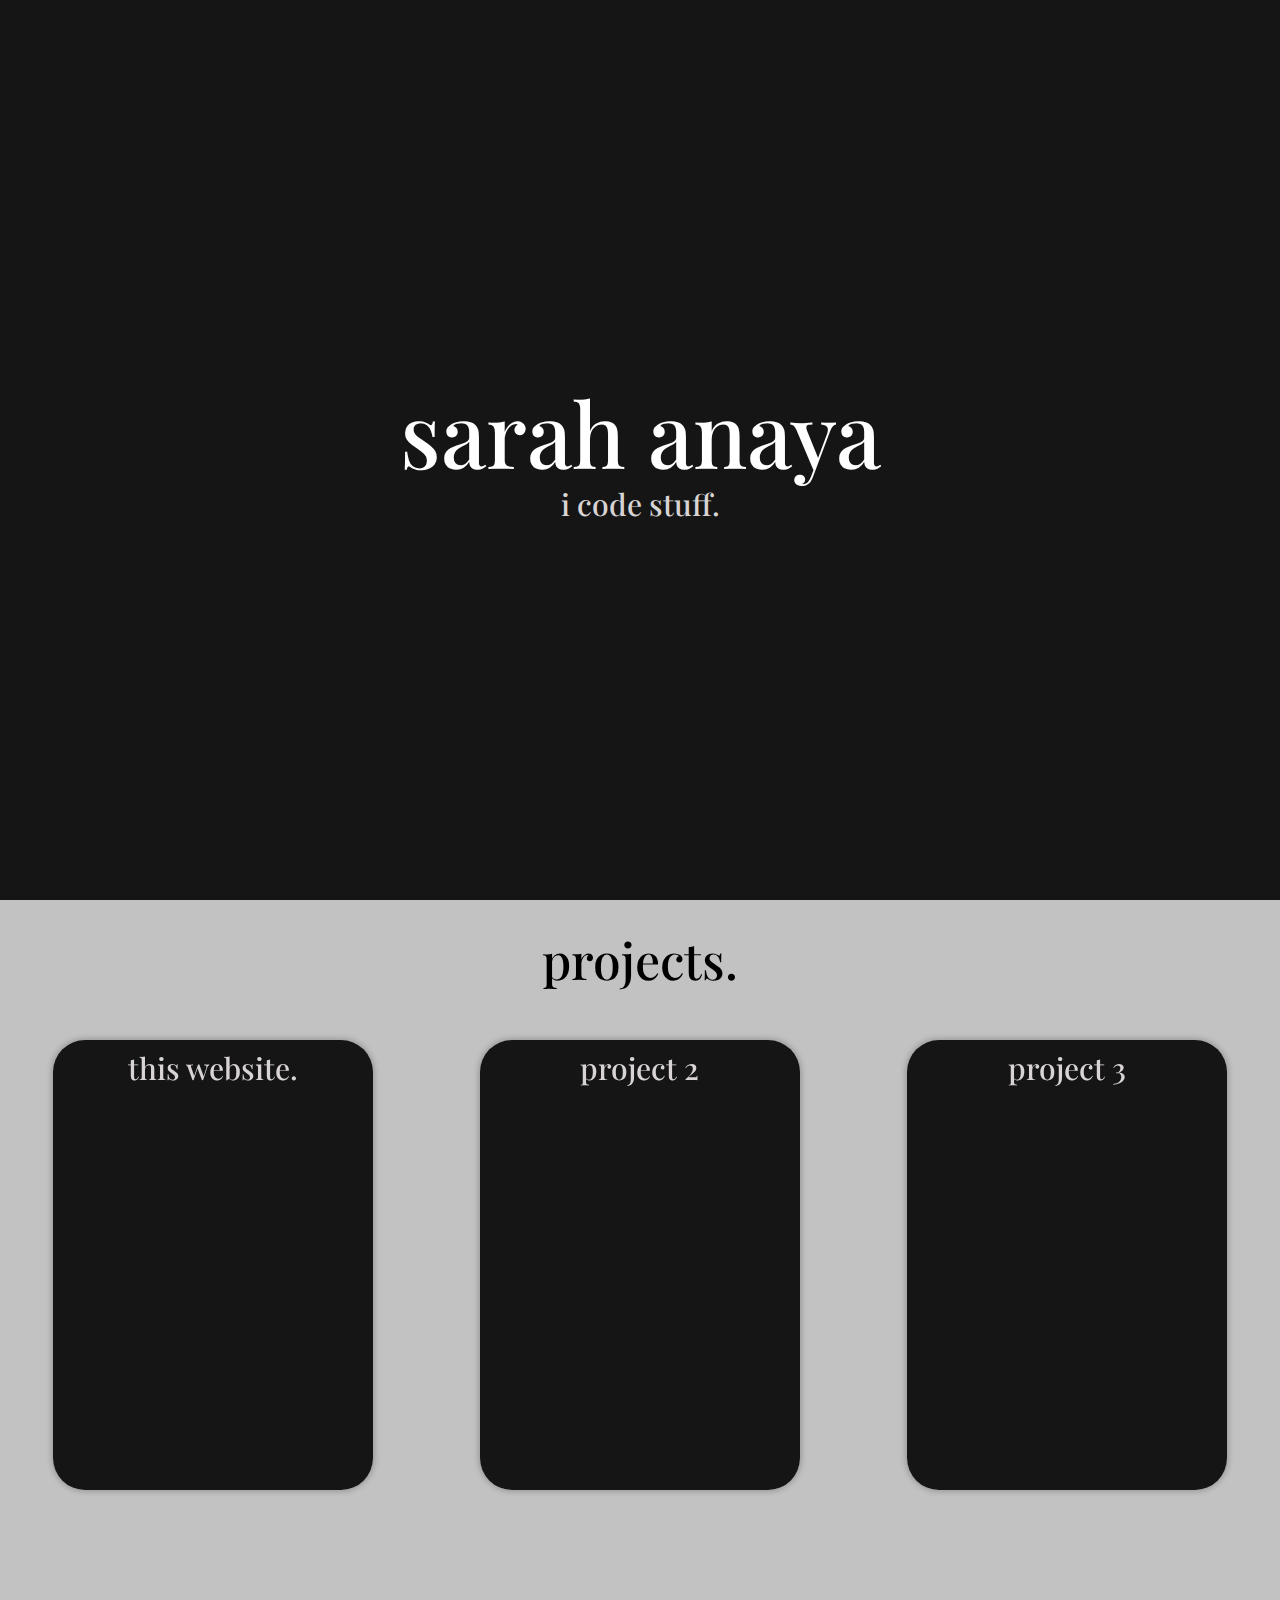
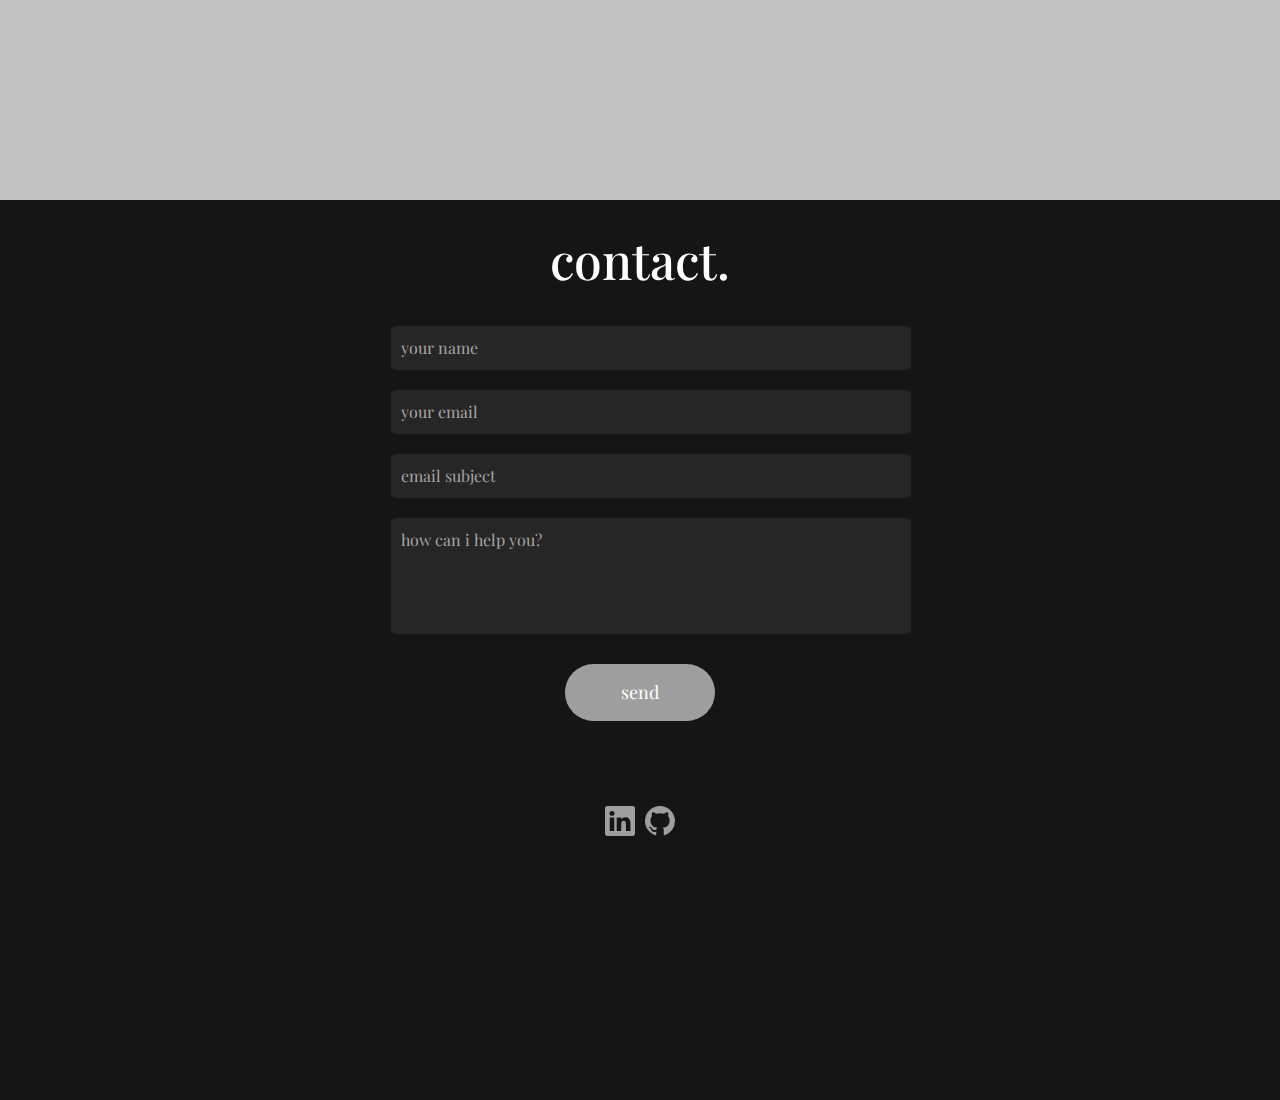
==== commit 4b1837ce: "changed text of cards" ====
--- a/index.html
+++ b/index.html
@@ -24,30 +24,30 @@
             <div class="container">
                 <div class="card">
                     <div class="front">
-                        <h2>Project 1</h2>
+                        <h2>this website.</h2>
                     </div>
                     <div class="back">
-                        <h2>back of card</h2>
+                        <p>i made this site using html, css, and bootstrap.</p>
                     </div>
                 </div>
             </div>
             <div class="container">
                 <div class="card">
                     <div class="front">
-                        <h2>Project 2</h2>
+                        <h2>project 2</h2>
                     </div>
                     <div class="back">
-                        <h2>info here</h2>
+                        <p>info here</p>
                     </div>
                 </div>
             </div>
             <div class="container">
                 <div class="card">
                     <div class="front">
-                        <h2>Project 3</h2>
+                        <h2>project 3</h2>
                     </div>
                     <div class="back">
-                        <h2>back of card</h2>
+                        <p>back of card</p>
                     </div>
                 </div>
             </div>
--- a/styles.css
+++ b/styles.css
@@ -71,6 +71,7 @@
     width: 350px;
     height: 500px;
     perspective: 800px;
+    color: #e0e0e0;
 }
 
 .container:hover>.card {
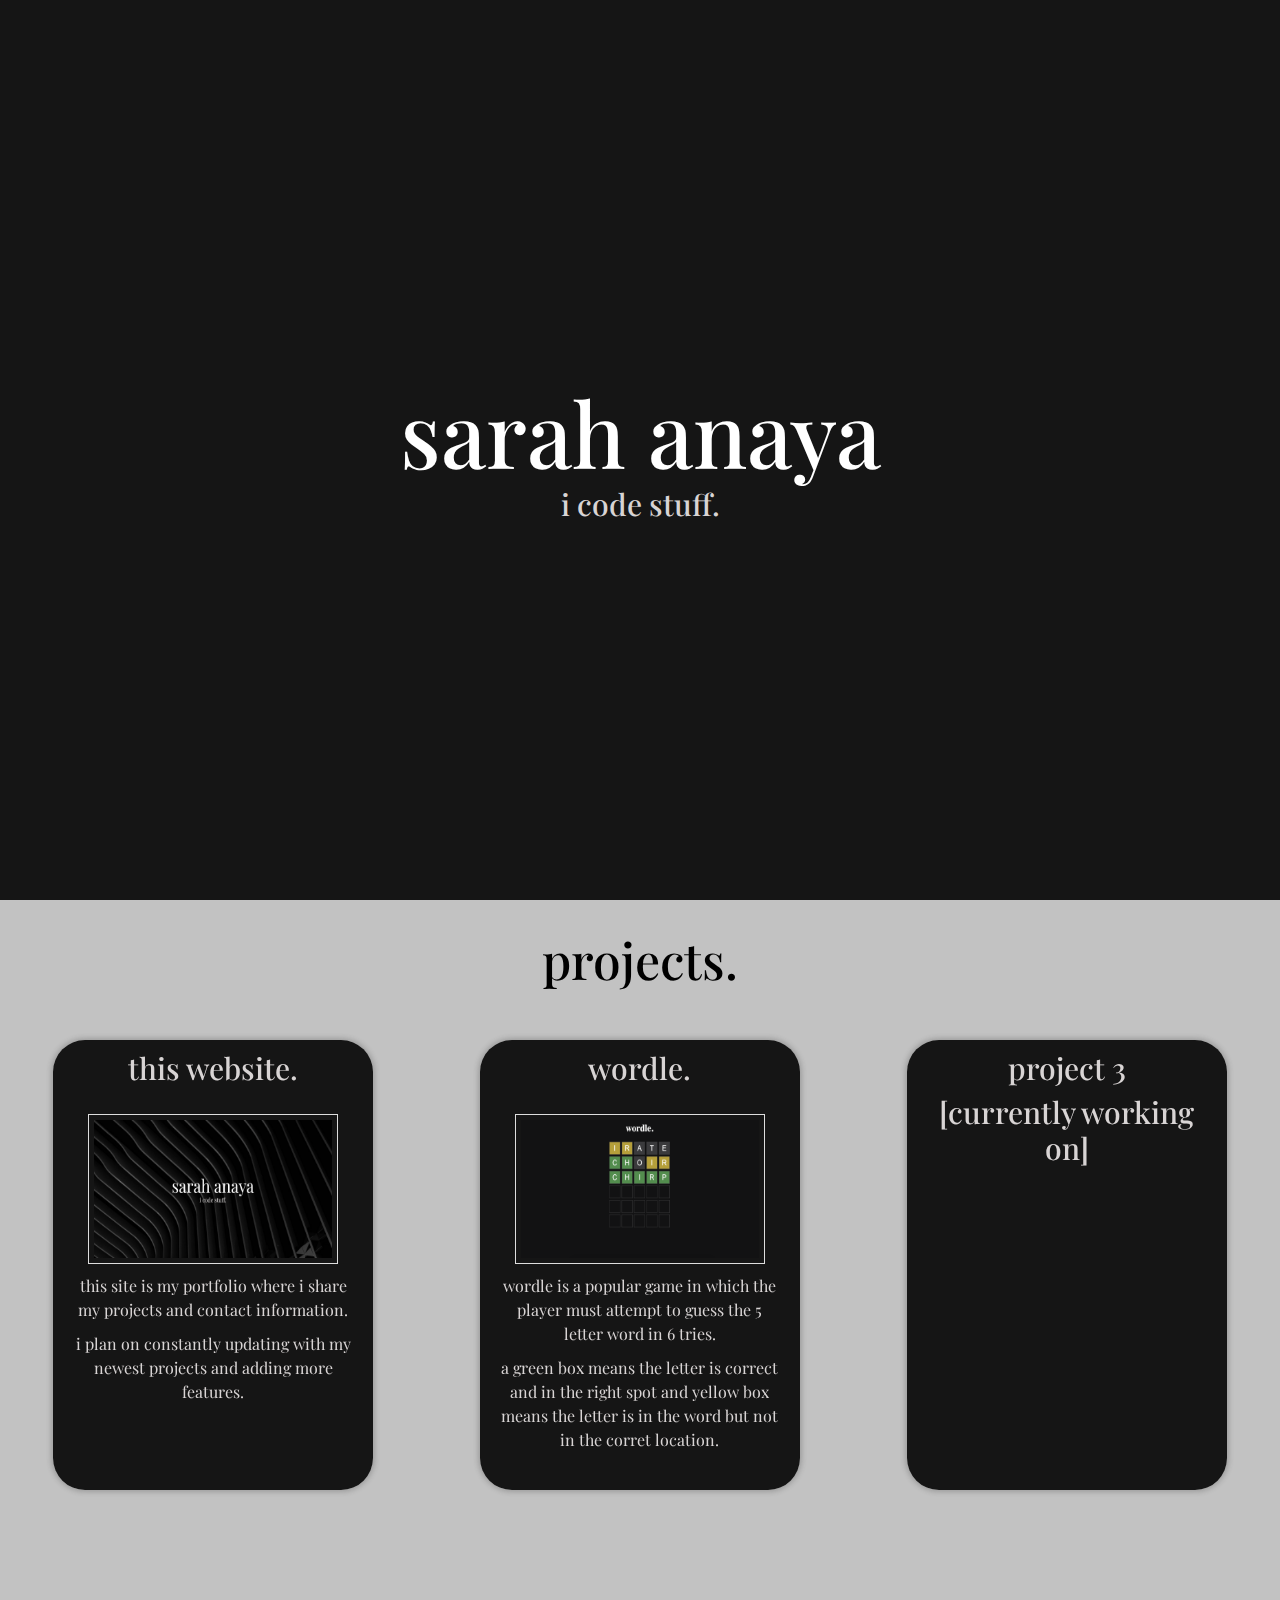
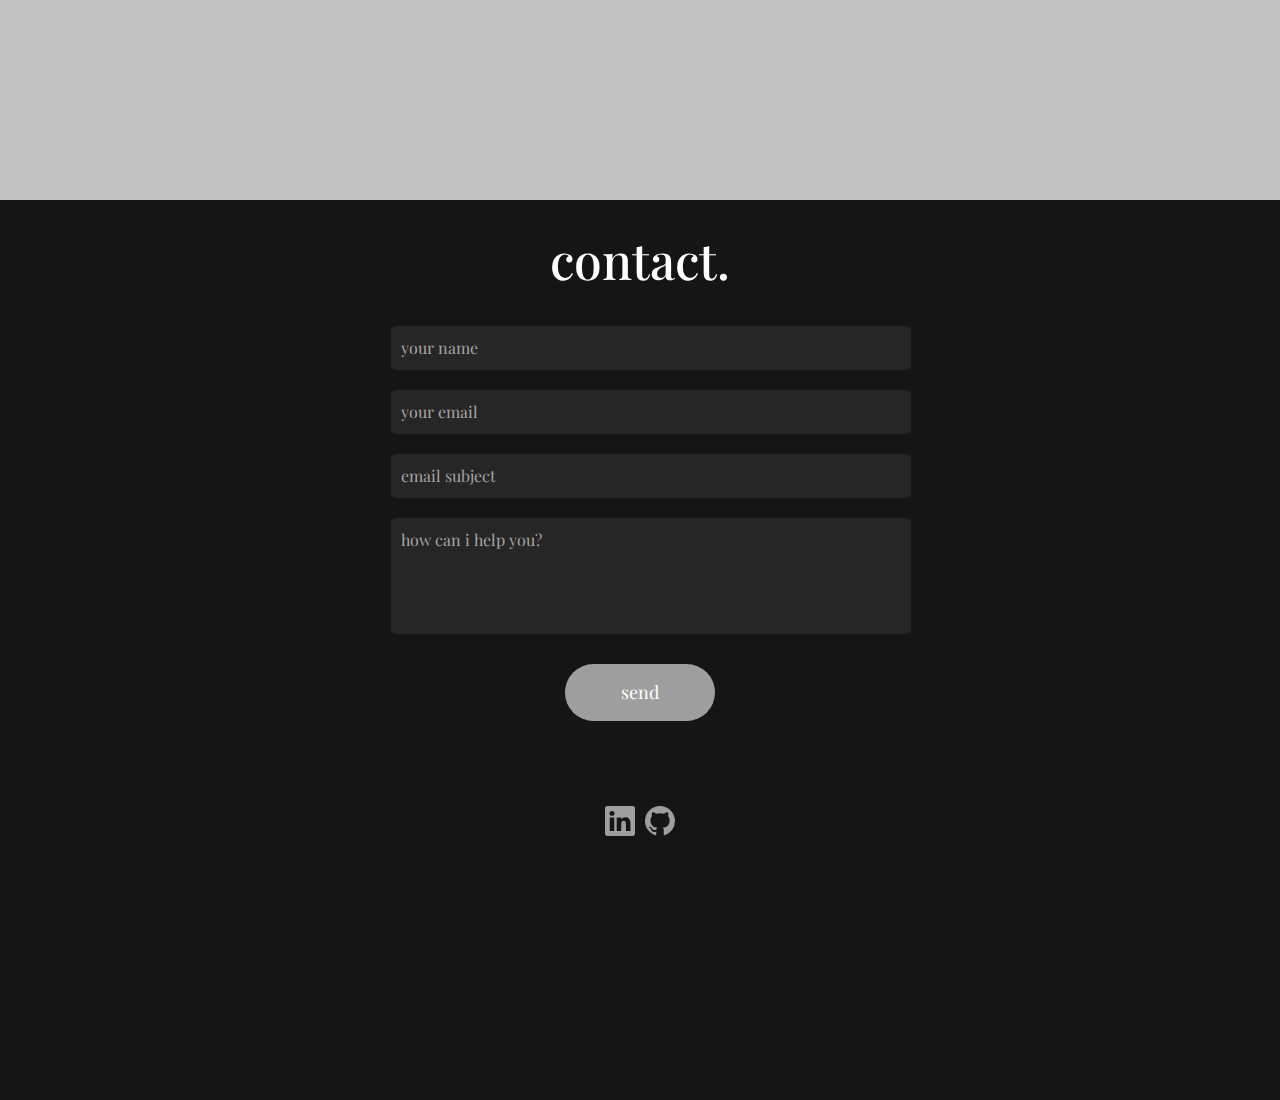
==== commit 1c574860: "added info of 2 projects" ====
--- a/index.html
+++ b/index.html
@@ -4,7 +4,7 @@
 <head>
     <meta charset="UTF-8">
     <meta name="viewport" content="width=device-width, initial-scale=1.0">
-    <title>Sarah Anaya Portfolio</title>
+    <title>sarah anaya portfolio.</title>
     <link rel="stylesheet" href="https://cdn.jsdelivr.net/npm/bootstrap@4.3.1/dist/css/bootstrap.min.css" integrity="sha384-ggOyR0iXCbMQv3Xipma34MD+dH/1fQ784/j6cY/iJTQUOhcWr7x9JvoRxT2MZw1T" crossorigin="anonymous">
     <link rel="stylesheet" href="styles.css">
     <link href="https://fonts.googleapis.com/css2?family=Playfair+Display&display=swap" rel="stylesheet">
@@ -25,19 +25,41 @@
                 <div class="card">
                     <div class="front">
                         <h2>this website.</h2>
+                        <img src="thumbnail.png" alt="website">
+                        <p>this site is my portfolio where i share my projects and contact information.</p>
+                        <p>i plan on constantly updating with my newest projects and adding more features.</p>
                     </div>
                     <div class="back">
                         <p>i made this site using html, css, and bootstrap.</p>
+                        <p>this site also has a contact form where users may input their information in order to email me.</p>
+                        <p>three of my projects are displayed and users can hover over the cards to read more information.</p>
+                        <div class="git-proj">
+                            <a class="github-link" href="https://github.com/sarahanaya/sarah" target="_blank">
+                                <svg xmlns="http://www.w3.org/2000/svg" width="30" height="30" fill="currentColor" class="bi bi-github" viewBox="0 0 16 16">
+                                <path d="M8 0C3.58 0 0 3.58 0 8c0 3.54 2.29 6.53 5.47 7.59.4.07.55-.17.55-.38 0-.19-.01-.82-.01-1.49-2.01.37-2.53-.49-2.69-.94-.09-.23-.48-.94-.82-1.13-.28-.15-.68-.52-.01-.53.63-.01 1.08.58 1.23.82.72 1.21 1.87.87 2.33.66.07-.52.28-.87.51-1.07-1.78-.2-3.64-.89-3.64-3.95 0-.87.31-1.59.82-2.15-.08-.2-.36-1.02.08-2.12 0 0 .67-.21 2.2.82.64-.18 1.32-.27 2-.27.68 0 1.36.09 2 .27 1.53-1.04 2.2-.82 2.2-.82.44 1.1.16 1.92.08 2.12.51.56.82 1.27.82 2.15 0 3.07-1.87 3.75-3.65 3.95.29.25.54.73.54 1.48 0 1.07-.01 1.93-.01 2.2 0 .21.15.46.55.38A8.012 8.012 0 0 0 16 8c0-4.42-3.58-8-8-8z"/>
+                              </svg></a>
+                        </div>
                     </div>
                 </div>
             </div>
             <div class="container">
                 <div class="card">
                     <div class="front">
-                        <h2>project 2</h2>
+                        <h2>wordle.</h2>
+                        <img src="wordle_thumb.png" alt="wordle">
+                        <p>wordle is a popular game in which the player must attempt to guess the 5 letter word in 6 tries.</p>
+                        <p>a green box means the letter is correct and in the right spot and yellow box means the letter is in the word but not in the corret location.</p>
                     </div>
                     <div class="back">
-                        <p>info here</p>
+                        <p>following a youtube video i learned how to recreate this game using javascript and a little of html and css.</p>
+                        <p>javascript was used for the game, such as randomly picking a word and then taking the user's input and see if it is correct.</p>
+                        <p>css was used to give the visual apperance of the original game and the iconic flip feature the game has when revealing the word.</p>
+                        <div class="git-proj">
+                            <a class="github-link" href="https://github.com/sarahanaya/wordle" target="_blank">
+                                <svg xmlns="http://www.w3.org/2000/svg" width="30" height="30" fill="currentColor" class="bi bi-github" viewBox="0 0 16 16">
+                                <path d="M8 0C3.58 0 0 3.58 0 8c0 3.54 2.29 6.53 5.47 7.59.4.07.55-.17.55-.38 0-.19-.01-.82-.01-1.49-2.01.37-2.53-.49-2.69-.94-.09-.23-.48-.94-.82-1.13-.28-.15-.68-.52-.01-.53.63-.01 1.08.58 1.23.82.72 1.21 1.87.87 2.33.66.07-.52.28-.87.51-1.07-1.78-.2-3.64-.89-3.64-3.95 0-.87.31-1.59.82-2.15-.08-.2-.36-1.02.08-2.12 0 0 .67-.21 2.2.82.64-.18 1.32-.27 2-.27.68 0 1.36.09 2 .27 1.53-1.04 2.2-.82 2.2-.82.44 1.1.16 1.92.08 2.12.51.56.82 1.27.82 2.15 0 3.07-1.87 3.75-3.65 3.95.29.25.54.73.54 1.48 0 1.07-.01 1.93-.01 2.2 0 .21.15.46.55.38A8.012 8.012 0 0 0 16 8c0-4.42-3.58-8-8-8z"/>
+                              </svg></a>
+                        </div>
                     </div>
                 </div>
             </div>
@@ -45,6 +67,7 @@
                 <div class="card">
                     <div class="front">
                         <h2>project 3</h2>
+                        <h2>[currently working on]</h2>
                     </div>
                     <div class="back">
                         <p>back of card</p>
--- a/styles.css
+++ b/styles.css
@@ -11,6 +11,15 @@
     font-family: 'Playfair Display', serif;
 }
 
+img {
+    border: 1px solid #ddd;
+    padding: 5px;
+    /* Some padding */
+    margin-top: 20px;
+    width: 250px;
+    height: 150px;
+}
+
 #about-me h1 {
     font-size: 90px;
     text-align: center;
@@ -27,7 +36,7 @@
 #about-me {
     background-image: url(https://images.pexels.com/photos/2387533/pexels-photo-2387533.jpeg?auto=compress&cs=tinysrgb&w=1260&h=750&dpr=2);
     background-color: #151515;
-    background-attachment: fixed; 
+    background-attachment: fixed;
     background-position: center;
     min-height: 100vh;
     width: 100%;
@@ -61,6 +70,26 @@
 
 #projects h2 {
     font-size: 30px;
+}
+
+#projects p {
+    margin: 10px;
+}
+
+.git-proj {
+    position: absolute;
+    align-items: center;
+    width: 300px;
+    bottom: 50px;
+}
+
+#projects a:link,
+#projects a:visited {
+    color: #9e9e9e;
+}
+
+#projects a:hover {
+    color: #e0e0e0;
 }
 
 
@@ -113,14 +142,12 @@
 #contact {
     background-image: url(https://images.unsplash.com/photo-1518989504269-a24cacf584d8?ixlib=rb-4.0.3&ixid=M3wxMjA3fDB8MHxwaG90by1wYWdlfHx8fGVufDB8fHx8fA%3D%3D&auto=format&fit=crop&w=2748&q=80);
     background-color: #151515;
-    background-attachment: fixed; 
+    background-attachment: fixed;
     background-position: center;
     color: white;
     min-height: 100vh;
     width: 100%;
 }
-
-
 
 #email-form {
     display: flex;
